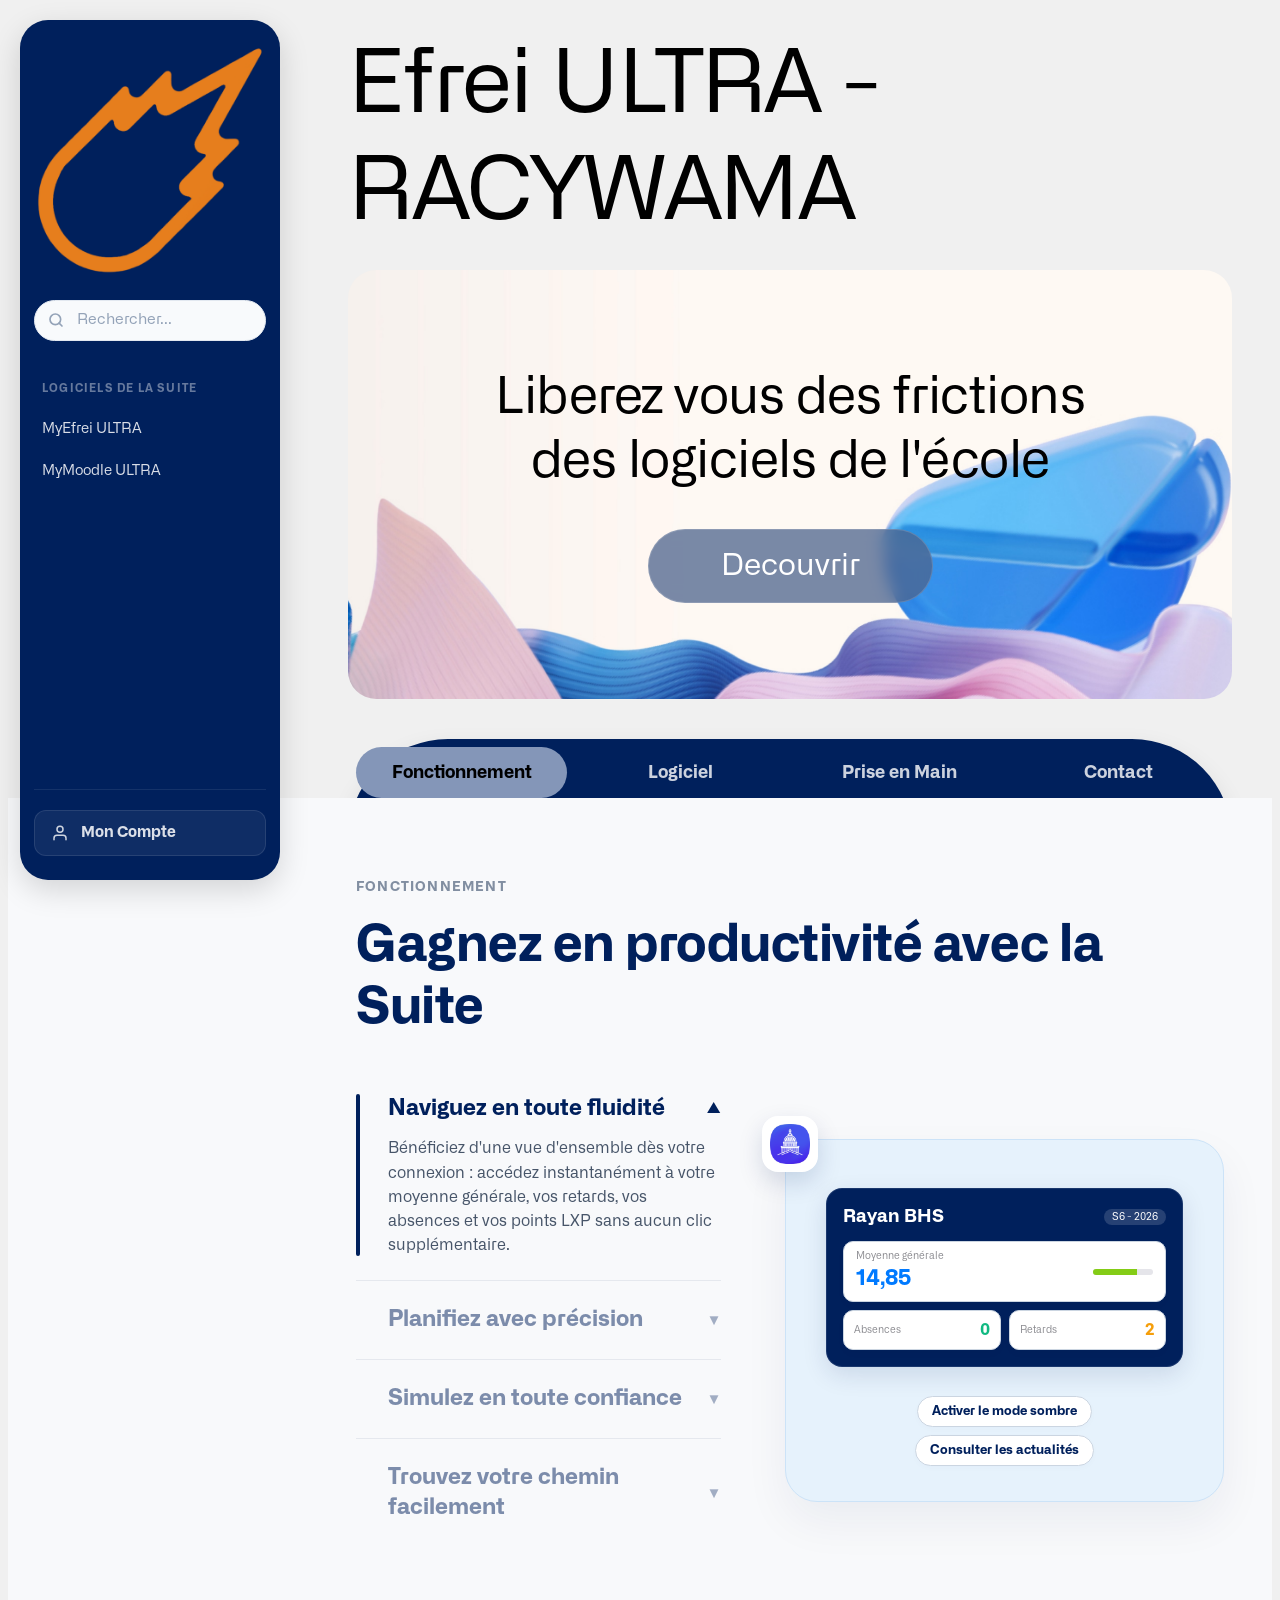
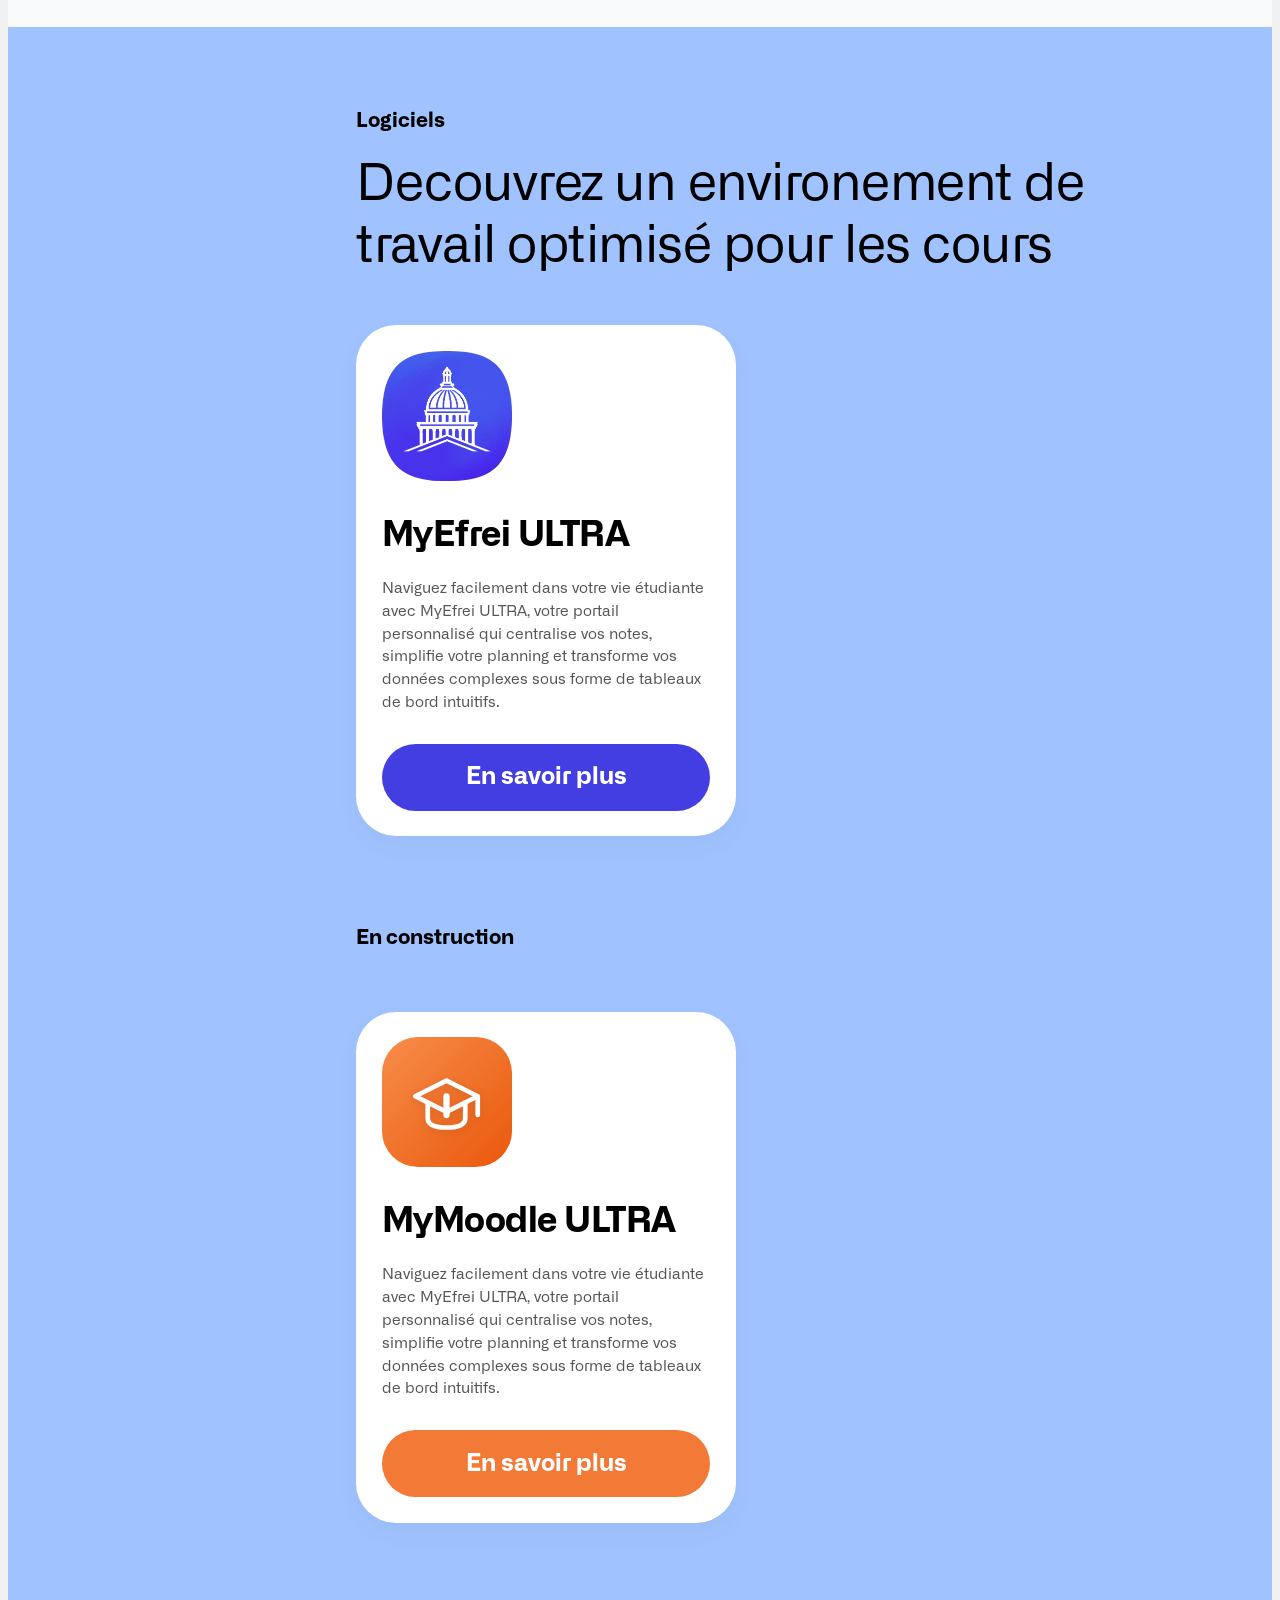
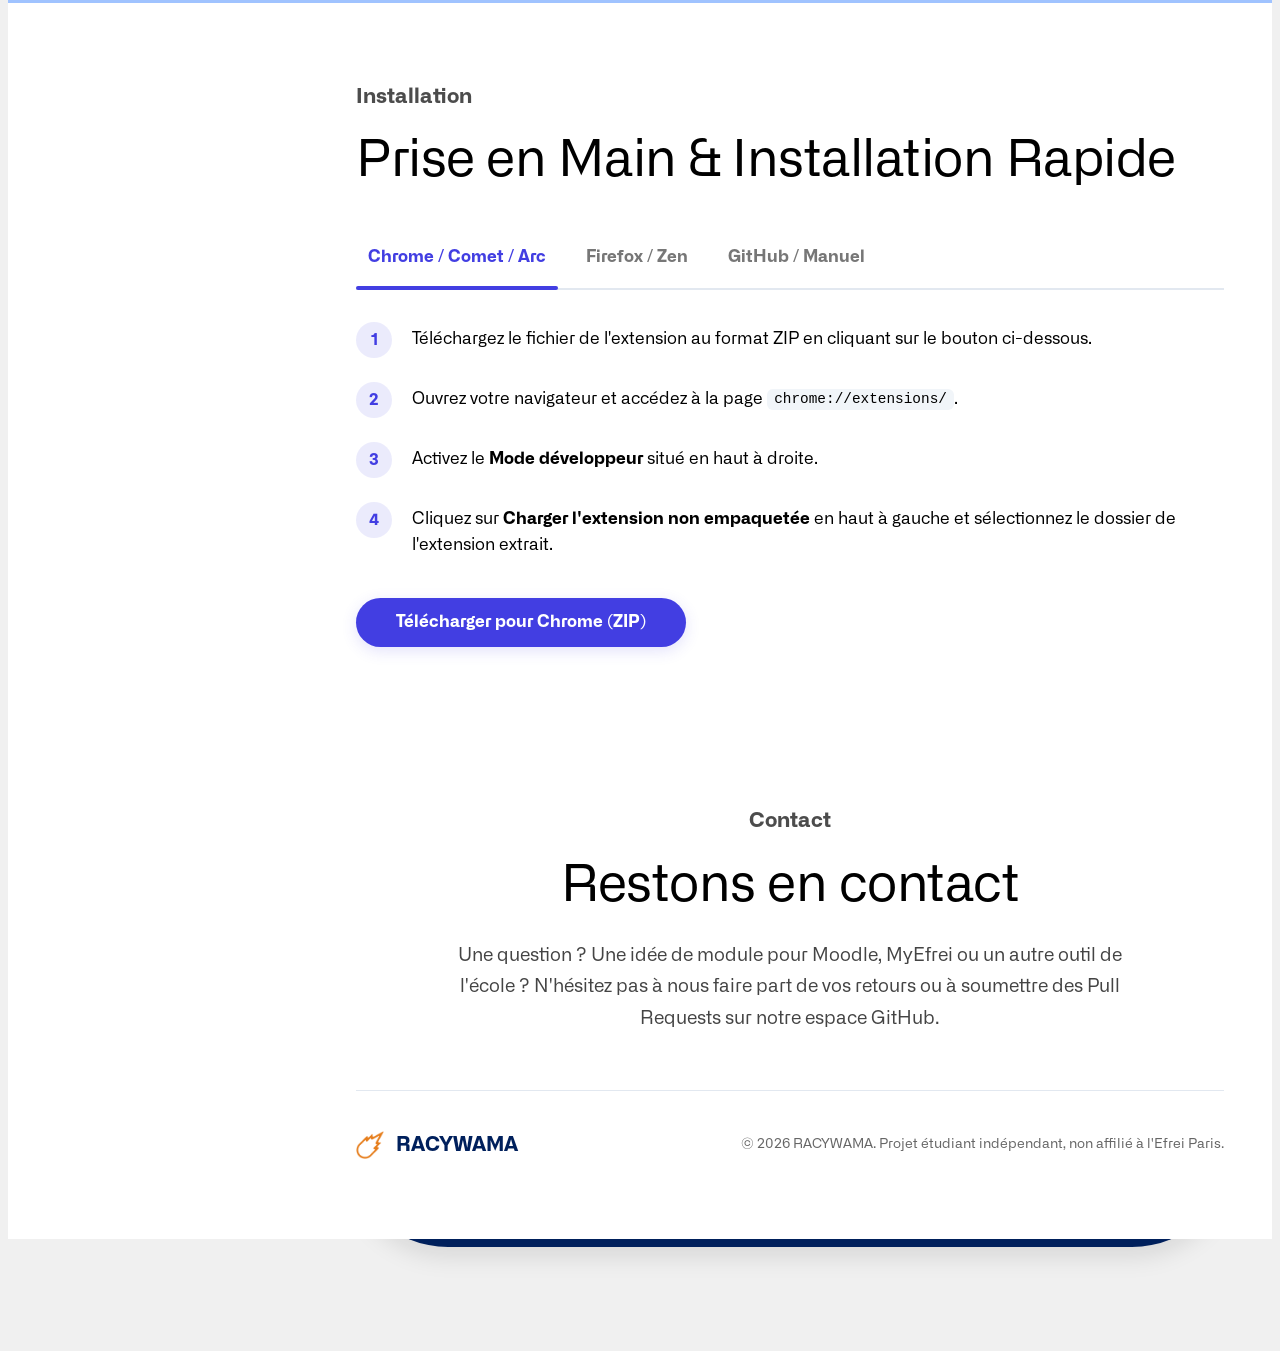
==== index.html @ fefe1a93 "La suite - Site we- Début" ====
<!DOCTYPE html>
<html lang="fr">
<head>
  <meta charset="UTF-8">
  <meta name="viewport" content="width=device-width, initial-scale=1.0">
  <title>Efrei ULTRA - RACYWAMA</title>
  
  <!-- SEO Meta Tags -->
  <meta name="description" content="Découvrez RACYWAMA - La Suite. Modernisez et optimisez votre expérience sur l'ENT MyEfrei et Moodle. Thème sombre, planning interactif, suivi des notes et plus encore.">
  <meta name="keywords" content="Efrei, MyEfrei, Moodle, Extension, Chrome, Firefox, Thème Sombre, Emploi du temps, Notes, Absences, Racywama">
  <meta name="author" content="Racywama">

  <!-- Open Graph / Facebook -->
  <meta property="og:type" content="website">
  <meta property="og:title" content="Efrei ULTRA - RACYWAMA">
  <meta property="og:description" content="Libérez-vous des frictions des logiciels de l'école. Thème sombre, planning, notes et carte du campus.">
  <meta property="og:image" content="img/logo.png">

  <!-- Favicon -->
  <link rel="icon" type="image/png" href="img/logo.png">

  <!-- Stylesheet -->
  <link rel="stylesheet" href="index.css">
</head>
<body>

  <!-- LEFT SIDEBAR -->
  <aside class="sidebar">
    <div class="sidebar-top">
      <a href="#" class="sidebar-logo-wrapper" id="sidebar-logo">
        <img src="img/logo.png" alt="RACYWAMA Comet Logo" class="sidebar-logo-img">
      </a>
      <div class="sidebar-search-container">
        <svg class="sidebar-search-icon" width="16" height="16" viewBox="0 0 24 24" fill="none" stroke="currentColor" stroke-width="2.5" stroke-linecap="round" stroke-linejoin="round"><circle cx="11" cy="11" r="8"></circle><line x1="21" y1="21" x2="16.65" y2="16.65"></line></svg>
        <input type="text" placeholder="Rechercher..." id="sidebar-search" class="sidebar-search-input">
      </div>
    </div>
    
    <!-- Software List inside Sidebar -->
    <nav class="sidebar-nav">
      <p class="sidebar-nav-title">Logiciels de la Suite</p>
      <ul class="sidebar-menu">
        <li>
          <a href="myefrei-ultra.html" class="sidebar-menu-link">
            MyEfrei ULTRA
          </a>
        </li>
        <li>
          <a href="#card-mymoodle-ultra" class="sidebar-menu-link">
            MyMoodle ULTRA
          </a>
        </li>
      </ul>
    </nav>

    <!-- Sidebar Bottom (Account Button) -->
    <div class="sidebar-bottom">
      <a href="mon-compte.html" class="sidebar-account-btn" id="sidebar-account-btn">
        <svg class="sidebar-account-icon" width="18" height="18" viewBox="0 0 24 24" fill="none" stroke="currentColor" stroke-width="2" stroke-linecap="round" stroke-linejoin="round"><path d="M20 21v-2a4 4 0 0 0-4-4H8a4 4 0 0 0-4 4v2"></path><circle cx="12" cy="7" r="4"></circle></svg>
        <span>Mon Compte</span>
      </a>
    </div>
  </aside>

  <!-- MAIN CONTENT AREA -->
  <main class="main-content">
    
    <!-- Top Header -->
    <div class="top-header">
      <h1 class="main-title">Efrei ULTRA - RACYWAMA</h1>
    </div>

    <!-- Hero Card / Banner -->
    <section class="hero-card-banner" id="hero">
      <div class="hero-card-content">
        <h2>Liberez vous des frictions des logiciels de l'école</h2>
        <a href="#fonctionnement" class="btn-decouvrir" id="btn-decouvrir">Decouvrir</a>
      </div>
    </section>

    <!-- Sub-navigation horizontal bar -->
    <nav class="horizontal-nav-bar">
      <ul class="horizontal-nav-list">
        <li><a href="#fonctionnement" class="h-nav-link active" id="nav-btn-fonctionnement">Fonctionnement</a></li>
        <li><a href="#logiciels" class="h-nav-link" id="nav-btn-logiciel">Logiciel</a></li>
        <li><a href="#prise-en-main" class="h-nav-link" id="nav-btn-prise-en-main">Prise en Main</a></li>
        <li><a href="#contact" class="h-nav-link" id="nav-btn-contact">Contact</a></li>
      </ul>
        <!-- SECTION 1: FONCTIONNEMENT -->
    <section id="fonctionnement" class="section-block fonctionnement-section">
      <div class="section-container">
        <span class="section-label" style="text-transform: uppercase; letter-spacing: 1.2px; font-size: 0.85rem; opacity: 0.8; font-weight: 700;">Fonctionnement</span>
        <h3 class="section-headline" style="font-weight: 700; color: #00205C; margin-bottom: 3.5rem;">Gagnez en productivité avec la Suite</h3>
        
        <div class="office-style-layout">
          <!-- Left Accordion Tabs -->
          <div class="office-tabs">
            <div class="office-tab-item active" data-target="preview-dash">
              <div class="office-tab-header">
                <h4>Naviguez en toute fluidité</h4>
                <span class="office-tab-arrow">▲</span>
              </div>
              <div class="office-tab-body">
                <p>Bénéficiez d'une vue d'ensemble dès votre connexion : accédez instantanément à votre moyenne générale, vos retards, vos absences et vos points LXP sans aucun clic supplémentaire.</p>
              </div>
            </div>
            
            <div class="office-tab-item" data-target="preview-schedule">
              <div class="office-tab-header">
                <h4>Planifiez avec précision</h4>
                <span class="office-tab-arrow">▼</span>
              </div>
              <div class="office-tab-body">
                <p>Consultez votre agenda de la semaine au style Apple Calendar. Visualisez l'intitulé de vos cours, les salles (Kepler, Lovelace) et les enseignants d'un coup d'œil.</p>
              </div>
            </div>
            
            <div class="office-tab-item" data-target="preview-grades">
              <div class="office-tab-header">
                <h4>Simulez en toute confiance</h4>
                <span class="office-tab-arrow">▼</span>
              </div>
              <div class="office-tab-body">
                <p>Estimez vos résultats semestriels en direct. Saisissez vos notes prévisionnelles dans le simulateur pour observer le recalcul immédiat de vos moyennes d'UE.</p>
              </div>
            </div>
            
            <div class="office-tab-item" data-target="preview-map">
              <div class="office-tab-header">
                <h4>Trouvez votre chemin facilement</h4>
                <span class="office-tab-arrow">▼</span>
              </div>
              <div class="office-tab-body">
                <p>Trouvez vos salles de cours sans effort. L'extension intègre une carte Leaflet interactive recensant les différents bâtiments de l'école (Villejuif, Bordeaux).</p>
              </div>
            </div>
          </div>
          
          <!-- Right Preview Panel -->
          <div class="office-preview-panel">
            <div class="office-preview-card">
              
              <!-- Floating App badge -->
              <div class="office-floating-badge">
                <img src="img/logomyEfreiUltra.png" alt="myEfrei ULTRA logo">
              </div>

              <!-- Preview 1: Dashboard -->
              <div class="office-preview-content active" id="preview-dash">
                <div class="mye-custom-dashboard-mock">
                  <div class="mye-dash-card" style="padding: 16px; width: 100%; border-radius: 16px; box-sizing: border-box;">
                    <div class="mye-dash-header" style="margin-bottom: 12px; margin-top: 0; display: flex; justify-content: space-between; align-items: center;">
                      <h4 class="mye-dash-title js-mye-user-name" style="font-size: 18px; color: white; margin: 0; font-weight: 700;">Rayan BHS</h4>
                      <span class="mye-dash-period-badge js-mye-user-period" style="font-size: 10px; padding: 2px 8px; background: rgba(255,255,255,0.15); border-radius: 20px;">S6 - 2026</span>
                    </div>
                    <div class="mye-dash-stats-grid" style="display: flex; gap: 8px; flex-direction: column; height: auto;">
                      <div class="mye-stat-box" style="padding: 8px 12px; display: flex; flex-direction: row; align-items: center; justify-content: space-between; border-radius: 10px;">
                        <div>
                          <div class="mye-stat-title" style="font-size: 10px; color: #8e8e93; font-weight: 500;">Moyenne générale</div>
                          <div class="mye-stat-value js-mye-user-average" style="font-size: 22px; margin-top: 2px; color: #007aff; font-weight: 700;">14,85</div>
                        </div>
                        <div class="mye-stat-progress" style="height: 6px; width: 60px; margin-top: 0; background: #e5e5ea; border-radius: 3px; overflow: hidden;">
                          <div class="mye-stat-progress-bar js-mye-user-average-bar" style="width: 74%; background-color: #84cc16; height: 100%;"></div>
                        </div>
                      </div>
                      <div class="mye-stat-middle-col" style="display: flex; flex-direction: row; gap: 8px; width: 100%;">
                        <div class="mye-stat-middle-box" style="padding: 6px 10px; height: 40px; flex: 1; justify-content: space-between; align-items: center; border-radius: 10px; display: flex;">
                          <span class="mye-middle-title" style="font-size: 10px; color: #8e8e93; font-weight: 500;">Absences</span>
                          <span class="mye-middle-value js-mye-user-absences" style="font-size: 16px; color: #10b981; font-weight: 700;">0</span>
                        </div>
                        <div class="mye-stat-middle-box" style="padding: 6px 10px; height: 40px; flex: 1; justify-content: space-between; align-items: center; border-radius: 10px; display: flex;">
                          <span class="mye-middle-title" style="font-size: 10px; color: #8e8e93; font-weight: 500;">Retards</span>
                          <span class="mye-middle-value js-mye-user-retards" style="font-size: 16px; color: #f59e0b; font-weight: 700;">2</span>
                        </div>
                      </div>
                    </div>
                  </div>
                </div>
                <div class="office-suggestion-chips">
                  <span class="office-chip">Activer le mode sombre</span>
                  <span class="office-chip">Consulter les actualités</span>
                </div>
              </div>
              
              <!-- Preview 2: Schedule -->
              <div class="office-preview-content" id="preview-schedule">
                <div style="width: 100%; display: flex; flex-direction: column; background: white; border-radius: 12px; border: 1px solid #cbd5e1; overflow: hidden; text-align: left; box-sizing: border-box;">
                  <div style="display: flex; border-bottom: 1px solid #cbd5e1; background: #f8fafc; padding: 6px 10px; font-size: 9px; font-weight: 700;">
                    <div style="flex: 1; text-align: center; color: #ff3b30;">Mardi 09 Juin (Aujourd'hui)</div>
                  </div>
                  <div style="padding: 10px; display: flex; flex-direction: column; gap: 8px; background: #f1f5f9;">
                    <div class="mac-cal-event mac-course-cm" style="position: relative; border-radius: 6px; display: flex; width: 100%;">
                      <div class="mac-cal-event-inner" style="padding: 6px; border-left: 3px solid #34c759; background-color: #e8f8f0; width: 100%; border-radius: 0 4px 4px 0;">
                        <span class="mye-event-type-pill" style="background-color: #34c759; color: white; font-size: 7px; padding: 1px 3px; border-radius: 3px; font-weight: bold; width: fit-content; display: block;">CM</span>
                        <div class="mac-cal-event-title" style="font-size: 10px; font-weight: 700; color: #209952; margin-top: 2px;">Bases de Données NoSQL</div>
                        <div class="mac-cal-event-time" style="font-size: 8px; color: #209952; opacity: 0.8; margin-top: 2px;">10:00 - 13:00 &bull; Lovelace 402</div>
                      </div>
                    </div>
                  </div>
                </div>
                <div class="office-suggestion-chips">
                  <span class="office-chip">Semaine suivante</span>
                  <span class="office-chip">Exporter l'agenda .ics</span>
                </div>
              </div>
              
              <!-- Preview 3: Grades Circle -->
              <div class="office-preview-content" id="preview-grades">
                <div style="display: flex; gap: 12px; width: 100%; box-sizing: border-box; align-items: center;">
                  <!-- Left Circle -->
                  <div style="padding: 12px; border-radius: 12px; flex: 0.9; gap: 6px; display: flex; flex-direction: column; align-items: center; justify-content: center; background: white; border: 1px solid #cbd5e1;">
                    <span style="font-size: 10px; font-weight: 700; color: #111111;">Moyenne</span>
                    <div style="width: 60px; height: 60px; position: relative;">
                      <svg viewBox="0 0 200 200" style="width: 100%; height: 100%; transform: rotate(-90deg);">
                        <circle cx="100" cy="100" r="90" style="fill: none; stroke: #e2e8f0; stroke-width: 16;" />
                        <circle cx="100" cy="100" r="90" style="fill: none; stroke: #84cc16; stroke-width: 16; stroke-dasharray: 565.48; stroke-dashoffset: 159.25; stroke-linecap: round;" />
                      </svg>
                      <div class="js-mye-user-average" style="position: absolute; top: 50%; left: 50%; transform: translate(-50%, -50%); font-size: 14px; font-weight: 800; color: #00205C;">14,37</div>
                    </div>
                  </div>
                  <!-- Right Subject Card -->
                  <div style="flex: 1.1; border: 2px solid #00205C; border-radius: 12px; overflow: hidden; background: #00205C; text-align: left; display: flex; flex-direction: column;">
                    <div style="background: white; padding: 8px 12px; display: flex; justify-content: space-between; align-items: center;">
                      <div style="display: flex; flex-direction: column;">
                        <span style="font-size: 11px; font-weight: 700; color: #00205C;">Projet Informatique</span>
                        <span style="font-size: 8px; color: #64748b;">Coef 4 &bull; M3</span>
                      </div>
                      <span style="font-size: 14px; font-weight: 800; color: #00205C;">15,00</span>
                    </div>
                    <div style="padding: 6px 10px; display: flex; flex-direction: column; gap: 4px;">
                      <div style="background: rgba(255, 255, 255, 0.15); display: flex; justify-content: space-between; border-radius: 999px; padding: 4px 10px; font-size: 9px; color: white;">
                        <span>Simulation DE</span>
                        <strong>16,30/20</strong>
                      </div>
                    </div>
                  </div>
                </div>
                <div class="office-suggestion-chips">
                  <span class="office-chip">Simuler un 18/20</span>
                  <span class="office-chip">Voir le bulletin officiel</span>
                </div>
              </div>

              <!-- Preview 4: Map -->
              <div class="office-preview-content" id="preview-map">
                <div class="mye-campus-accordion" style="background: white; border: 2px solid #00205C; border-radius: 12px; overflow: hidden; width: 100%; text-align: left; box-sizing: border-box;">
                  <div class="mye-campus-accordion-header" style="padding: 8px 12px; display: flex; justify-content: space-between; align-items: center; background: #f8fafc; border-bottom: 1px solid #cbd5e1;">
                    <h3 class="mye-campus-accordion-title" style="font-size: 11px; font-weight: 700; color: #00205C; margin: 0; display: flex; align-items: center; gap: 6px;">
                      Site La maison <span style="font-size: 9px; color: #64748b; font-weight: normal;">(Bat. A à F)</span>
                    </h3>
                    <span style="font-size: 9px; color: #00205C;">▼</span>
                  </div>
                  <div class="mye-campus-accordion-content" style="padding: 10px; display: flex; font-size: 9px; gap: 8px; line-height: 1.4; color: #334155;">
                    <div class="mye-campus-col" style="flex: 1;">
                      <h4 style="font-size: 9px; font-weight: 700; margin: 0 0 2px 0;">Adresse</h4>
                      <p style="margin: 0;">30-32 Av. de la République, Villejuif</p>
                    </div>
                    <div class="mye-campus-col" style="flex: 1; text-align: right;">
                      <h4 style="font-size: 9px; font-weight: 700; margin: 0 0 2px 0;">Horaires</h4>
                      <p style="margin: 0;">Lundi au vendredi : 7h30 à 20h</p>
                    </div>
                  </div>
                </div>
                <div class="office-suggestion-chips">
                  <span class="office-chip">Bâtiments du campus</span>
                  <span class="office-chip">Télécharger le plan PDF</span>
                </div>
              </div>
              
            </div>
          </div>
        </div>
      </div>
    </section>

    <!-- SECTION 2: LOGICIELS -->
    <section id="logiciels" class="section-block logiciels-section">
      <div class="section-container">
        <span class="section-label">Logiciels</span>
        <h3 class="section-headline">Decouvrez un environement de travail optimisé pour les cours</h3>

        <div class="software-cards-stack">
          <!-- MyEfrei ULTRA Card -->
          <article class="software-card" id="card-myefrei-ultra">
            <div class="card-icon-wrapper">
              <img src="img/logomyEfreiUltra.png" alt="MyEfrei ULTRA Dome Icon" class="card-logo-img">
            </div>
            <h4 class="card-title">MyEfrei ULTRA</h4>
            <p class="card-description">
              Naviguez facilement dans votre vie étudiante avec MyEfrei ULTRA, votre portail personnalisé qui centralise vos notes, simplifie votre planning et transforme vos données complexes sous forme de tableaux de bord intuitifs.
            </p>
            <a href="myefrei-ultra.html" class="btn-card btn-card-blue">En savoir plus</a>
          </article>

          <span class="section-label dev-label">En construction</span>

          <!-- MyMoodle ULTRA Card -->
          <article class="software-card" id="card-mymoodle-ultra">
            <div class="card-icon-wrapper icon-orange">
              <!-- Inline Moodle SVG styled orange -->
              <svg width="60" height="60" viewBox="0 0 24 24" fill="none" stroke="currentColor" stroke-width="1.5" stroke-linecap="round" stroke-linejoin="round" class="moodle-svg"><path d="M22 10v6M2 10l10-5 10 5-10 5z"></path><path d="M6 12v5c0 2 2 3 6 3s6-1 6-3v-5"></path><path d="M12 10v6" stroke-width="2"></path></svg>
            </div>
            <h4 class="card-title">MyMoodle ULTRA</h4>
            <p class="card-description">
              Naviguez facilement dans votre vie étudiante avec MyEfrei ULTRA, votre portail personnalisé qui centralise vos notes, simplifie votre planning et transforme vos données complexes sous forme de tableaux de bord intuitifs.
            </p>
            <a href="#prise-en-main" class="btn-card btn-card-orange">En savoir plus</a>
          </article>
        </div>
      </div>
    </section>

    <!-- SECTION 3: PRISE EN MAIN (INSTALLATION) -->
    <section id="prise-en-main" class="section-block prise-en-main-section">
      <div class="section-container">
        <span class="section-label">Installation</span>
        <h3 class="section-headline">Prise en Main & Installation Rapide</h3>
        
        <div class="install-wrapper">
          <div class="install-tabs-header">
            <button class="install-tab-btn active" data-tab="chrome-guide" id="tab-btn-chrome">Chrome / Comet / Arc</button>
            <button class="install-tab-btn" data-tab="firefox-guide" id="tab-btn-firefox">Firefox / Zen</button>
            <button class="install-tab-btn" data-tab="manual-guide" id="tab-btn-manual">GitHub / Manuel</button>
          </div>

          <div class="install-tabs-content">
            <!-- Chrome Content -->
            <div class="install-tab-pane active" id="chrome-guide">
              <ol class="install-steps">
                <li>
                  <div class="step-number">1</div>
                  <div class="step-text">Téléchargez le fichier de l'extension au format ZIP en cliquant sur le bouton ci-dessous.</div>
                </li>
                <li>
                  <div class="step-number">2</div>
                  <div class="step-text">Ouvrez votre navigateur et accédez à la page <code>chrome://extensions/</code>.</div>
                </li>
                <li>
                  <div class="step-number">3</div>
                  <div class="step-text">Activez le <strong>Mode développeur</strong> situé en haut à droite.</div>
                </li>
                <li>
                  <div class="step-number">4</div>
                  <div class="step-text">Cliquez sur <strong>Charger l'extension non empaquetée</strong> en haut à gauche et sélectionnez le dossier de l'extension extrait.</div>
                </li>
              </ol>
              <div class="install-actions">
                <a href="https://github.com" target="_blank" class="btn-action-download">Télécharger pour Chrome (ZIP)</a>
              </div>
            </div>

            <!-- Firefox Content -->
            <div class="install-tab-pane" id="firefox-guide">
              <ol class="install-steps">
                <li>
                  <div class="step-number">1</div>
                  <div class="step-text">Téléchargez le fichier de l'extension pour Firefox.</div>
                </li>
                <li>
                  <div class="step-number">2</div>
                  <div class="step-text">Saisissez <code>about:debugging</code> dans votre barre d'adresse Firefox et cliquez sur <strong>Ce Firefox</strong>.</div>
                </li>
                <li>
                  <div class="step-number">3</div>
                  <div class="step-text">Cliquez sur <strong>Charger un module temporaire...</strong> et sélectionnez le fichier <code>manifest.json</code> de l'extension.</div>
                </li>
              </ol>
              <div class="install-actions">
                <a href="https://github.com" target="_blank" class="btn-action-download btn-firefox">Télécharger pour Firefox</a>
              </div>
            </div>

            <!-- Manual Content -->
            <div class="install-tab-pane" id="manual-guide">
              <ol class="install-steps">
                <li>
                  <div class="step-number">1</div>
                  <div class="step-text">Rendez-vous sur le dépôt officiel de la suite RACYWAMA sur GitHub.</div>
                </li>
                <li>
                  <div class="step-number">2</div>
                  <div class="step-text">Clonez le dépôt en ligne de commande : <code>git clone https://github.com/...</code>.</div>
                </li>
                <li>
                  <div class="step-number">3</div>
                  <div class="step-text">Suivez le guide de contribution si vous souhaitez ajouter vos propres thèmes ou modules !</div>
                </li>
              </ol>
              <div class="install-actions">
                <a href="https://github.com" target="_blank" class="btn-action-download btn-manual">Visiter le dépôt GitHub</a>
              </div>
            </div>
          </div>
        </div>
      </div>
    </section>

    <!-- SECTION 4: CONTACT & FOOTER -->
    <section id="contact" class="section-block contact-section">
      <div class="section-container">
        <span class="section-label">Contact</span>
        <h3 class="section-headline">Restons en contact</h3>
        <p class="section-paragraph">
          Une question ? Une idée de module pour Moodle, MyEfrei ou un autre outil de l'école ? N'hésitez pas à nous faire part de vos retours ou à soumettre des Pull Requests sur notre espace GitHub.
        </p>
        
        <div class="footer-wrapper">
          <div class="footer-brand">
            <img src="img/logo.png" alt="Racywama Comet" class="footer-logo">
            <span>RACYWAMA</span>
          </div>
          <div class="footer-copyright">
            &copy; 2026 RACYWAMA. Projet étudiant indépendant, non affilié à l'Efrei Paris.
          </div>
        </div>
      </div>
    </section>

  </main>

  <!-- Javascript -->
  <script src="index.js"></script>
</body>
</html>
---- index.css ----
/* 
   Efrei ULTRA - RACYWAMA
   Styles pixel-perfect conformes aux captures d'écran
*/

@font-face {
  font-family: 'Alliance No.2';
  src: url('./Police/Alliance%20No.2%20Regular.otf') format('opentype');
  font-weight: 400;
  font-style: normal;
}

@font-face {
  font-family: 'Alliance No.2';
  src: url('./Police/Alliance%20No.2%20Bold.otf') format('opentype');
  font-weight: 700;
  font-style: normal;
}

:root {
  /* Colors */
  --sidebar-bg: #00205C;
  --main-bg: #F0F0F0;
  
  --sidebar-search-bg: #3d507a;
  --sidebar-search-border: rgba(255, 255, 255, 0.1);
  --sidebar-search-text: #ffffff;
  
  --text-dark: #000000;
  --text-muted: #333333;
  --text-white: #ffffff;
  
  --btn-decouvrir-bg: #556d8f;
  --btn-decouvrir-hover: #405573;
  
  --nav-bar-bg: #00205C;
  --tab-bg: #8496b8;
  --tab-active-bg: #3d507a;
  
  --section-fonctionnement-bg: #8397b9;
  --section-logiciels-bg: #a0c3ff;
  
  --btn-blue: #423ee2;
  --btn-blue-hover: #2f2bc1;
  --btn-orange: #f37936;
  --btn-orange-hover: #db611e;
  
  /* Fonts */
  --font-family: 'Alliance No.2', sans-serif;
}

/* Reset & Base Styles */
* {
  margin: 0;
  padding: 0;
  box-sizing: border-box;
}

html {
  scroll-behavior: smooth;
}

body {
  font-family: var(--font-family);
  background-color: var(--main-bg);
  color: var(--text-dark);
  display: flex;
  min-height: 100vh;
  overflow-x: hidden;
}

/* LEFT SIDEBAR */
.sidebar {
  position: fixed;
  top: 20px;
  left: 20px;
  bottom: 20px;
  width: 260px;
  background-color: var(--sidebar-bg);
  color: var(--text-white);
  padding: 1.5rem 14px;
  display: flex;
  flex-direction: column;
  gap: 2.5rem;
  z-index: 100;
  border-radius: 28px;
  box-shadow: 0 10px 30px rgba(0, 0, 0, 0.15);
}

.sidebar-logo-wrapper {
  display: block;
  text-align: center;
  margin-bottom: 1.5rem;
}

.sidebar-logo-img {
  width: 100%;
  height: auto;
  object-fit: contain;
  display: block;
}

.sidebar-search-container {
  width: 100%;
  position: relative;
  display: flex;
  align-items: center;
}

.sidebar-search-icon {
  position: absolute;
  left: 14px;
  top: 50%;
  transform: translateY(-50%);
  color: #94A3B8;
  pointer-events: none;
  z-index: 2;
}

.sidebar-search-input {
  width: 100%;
  padding: 0.65rem 1rem 0.65rem 2.6rem;
  border-radius: 100px;
  background-color: #F8FAFC;
  border: 1px solid #E2E8F0;
  color: #1E293B;
  font-family: var(--font-family);
  font-size: 0.95rem;
  text-align: left;
  outline: none;
  transition: all 0.2s ease;
}

.sidebar-search-input::placeholder {
  color: #94A3B8;
  opacity: 1;
}

.sidebar-search-input:focus {
  background-color: #ffffff;
  border-color: #94A3B8;
  box-shadow: 0 0 0 3px rgba(148, 163, 184, 0.15);
}

/* Sidebar Software List */
.sidebar-nav {
  display: flex;
  flex-direction: column;
  gap: 1rem;
}

.sidebar-nav-title {
  font-size: 0.7rem;
  text-transform: uppercase;
  letter-spacing: 1.2px;
  color: rgba(255, 255, 255, 0.4);
  font-weight: 700;
  padding-left: 0.5rem;
}

.sidebar-menu {
  list-style: none;
  display: flex;
  flex-direction: column;
  gap: 0.5rem;
}

.sidebar-menu-link {
  display: flex;
  align-items: center;
  justify-content: flex-start;
  color: rgba(255, 255, 255, 0.85);
  text-decoration: none;
  font-size: 0.9rem;
  padding: 0.5rem 0.5rem;
  border-radius: 8px;
  font-weight: 500;
  width: 100%;
  text-align: left;
}

/* Sidebar Bottom (Account Button) */
.sidebar-bottom {
  margin-top: auto;
  padding-top: 1.25rem;
  border-top: 1px solid rgba(255, 255, 255, 0.08);
}

.sidebar-account-btn {
  display: flex;
  align-items: center;
  justify-content: flex-start;
  gap: 12px;
  color: rgba(255, 255, 255, 0.85);
  text-decoration: none;
  font-size: 0.95rem;
  font-weight: 600;
  padding: 0.75rem 1rem;
  border-radius: 12px;
  background-color: rgba(255, 255, 255, 0.06);
  border: 1px solid rgba(255, 255, 255, 0.1);
  transition: all 0.2s ease;
  width: 100%;
}

.sidebar-account-btn:hover {
  background-color: rgba(255, 255, 255, 0.12);
  color: #ffffff;
  border-color: rgba(255, 255, 255, 0.2);
  box-shadow: 0 4px 12px rgba(0, 0, 0, 0.1);
}

.sidebar-account-icon {
  flex-shrink: 0;
  color: rgba(255, 255, 255, 0.8);
  transition: color 0.2s ease;
}

.sidebar-account-btn:hover .sidebar-account-icon {
  color: #ffffff;
}

.sidebar-account-btn.active {
  background-color: var(--tab-active-bg);
  color: #ffffff;
  border-color: rgba(255, 255, 255, 0.2);
}

.sidebar-account-btn.active .sidebar-account-icon {
  color: #ffffff;
}


/* MAIN CONTENT AREA */
.main-content {
  margin-left: 300px;
  flex: 1;
  padding: 2rem 3rem 4rem 3rem;
  width: calc(100% - 300px);
}

/* Top Header */
.top-header {
  margin-bottom: 1.5rem;
}

.main-title {
  font-size: 5.5rem;
  font-weight: 400;
  color: var(--text-dark);
  letter-spacing: -1.5px;
}

/* Hero Banner Card */
.hero-card-banner {
  background-color: #FAF9F6;
  background-image: url('img/fond1.png');
  background-size: cover;
  background-position: right bottom;
  background-repeat: no-repeat;
  border-radius: 28px;
  aspect-ratio: 2786 / 1352;
  width: 100%;
  display: flex;
  align-items: center;
  justify-content: center;
  padding: 3rem;
  position: relative;
  overflow: hidden;
  margin-bottom: 2.5rem;
}

.hero-card-content {
  text-align: center;
  z-index: 10;
  max-width: 650px;
}

.hero-card-content h2 {
  font-size: 3.2rem;
  font-weight: 400;
  color: #000000;
  margin-bottom: 2.2rem;
  line-height: 1.25;
  letter-spacing: -0.5px;
}

.btn-decouvrir {
  display: inline-block;
  padding: 1.1rem 4.5rem;
  background-color: rgba(77, 99, 140, 0.75);
  backdrop-filter: blur(8px);
  -webkit-backdrop-filter: blur(8px);
  border: 1px solid rgba(255, 255, 255, 0.15);
  color: var(--text-white);
  text-decoration: none;
  font-size: 1.9rem;
  font-weight: 400;
  border-radius: 100px;
  transition: background-color 0.2s ease;
}

.btn-decouvrir:hover {
  background-color: rgba(77, 99, 140, 0.9);
}

/* Horizontal sub-navigation bar */
.horizontal-nav-bar {
  position: sticky;
  top: 20px;
  z-index: 90;
  background-color: var(--nav-bar-bg);
  border-radius: 100px;
  padding: 0.5rem;
  margin-bottom: 2.5rem;
  width: 100%;
  box-shadow: 0 10px 25px rgba(0, 0, 0, 0.1);
}

.horizontal-nav-list {
  list-style: none;
  display: flex;
  width: 100%;
  gap: 0.5rem;
}

.horizontal-nav-list li {
  flex: 1;
}

.h-nav-link {
  display: flex;
  align-items: center;
  justify-content: center;
  padding: 0.85rem 1rem;
  color: rgba(255, 255, 255, 0.8);
  background-color: transparent;
  text-decoration: none;
  font-weight: 600;
  font-size: 1.1rem;
  border-radius: 100px;
  transition: background-color 0.2s ease, color 0.2s ease;
}

.h-nav-link:hover {
  color: #ffffff;
  background-color: rgba(255, 255, 255, 0.05);
}

.h-nav-link.active {
  background-color: var(--tab-bg);
  color: #000000;
}

/* Section Blocks */
.section-block {
  border-radius: 0;
  padding: 5rem 3rem 5rem 348px;
  margin-left: -348px;
  margin-right: -3rem;
  margin-bottom: 0;
  scroll-margin-top: 110px;
}

.section-container {
  width: 100%;
  margin: 0 auto;
}

.section-label {
  font-size: 1.3rem;
  font-weight: 600;
  color: rgba(0, 0, 0, 0.7);
  margin-bottom: 1.2rem;
  display: block;
  text-transform: none;
  letter-spacing: 0px;
}

.section-headline {
  font-size: 3.2rem;
  font-weight: 400;
  line-height: 1.2;
  margin-bottom: 3rem;
  letter-spacing: -0.5px;
}

.section-paragraph {
  font-size: 1.15rem;
  line-height: 1.7;
  color: #444444;
  margin-bottom: 2.5rem;
}

/* Section 1 Specifics (Fonctionnement) */
.fonctionnement-section {
  background-color: var(--section-fonctionnement-bg);
}

.fonctionnement-section .section-label,
.fonctionnement-section .section-headline {
  color: var(--text-white);
}

.fonctionnement-section .section-paragraph {
  color: rgba(255, 255, 255, 0.9);
}

.features-summary-grid {
  display: grid;
  grid-template-columns: repeat(auto-fit, minmax(280px, 1fr));
  gap: 2rem;
}

.f-summary-item {
  background-color: rgba(255, 255, 255, 0.1);
  border: 1px solid rgba(255, 255, 255, 0.15);
  border-radius: 20px;
  padding: 2rem;
}

.f-summary-item h5 {
  color: var(--text-white);
  font-size: 1.25rem;
  font-weight: 700;
  margin-bottom: 0.75rem;
}

.f-summary-item p {
  color: rgba(255, 255, 255, 0.85);
  font-size: 0.95rem;
  line-height: 1.6;
}

/* Section 2 Specifics (Logiciels) */
.logiciels-section {
  background-color: var(--section-logiciels-bg);
}

.logiciels-section .section-label {
  color: #000000;
}

.logiciels-section .section-headline {
  color: #000000;
  font-weight: 400;
}

.dev-label {
  margin-top: 3rem;
  color: #000000;
  width: 100%;
  max-width: 440px;
  text-align: left;
  margin-left: 0;
  margin-right: auto;
  font-size: 1.3rem;
  font-weight: 600;
  display: block;
  text-transform: none;
}

.software-cards-stack {
  display: flex;
  flex-direction: column;
  gap: 2.5rem;
  align-items: flex-start;
  justify-content: flex-start;
  width: 100%;
}

/* Software Card Design */
.software-card {
  background-color: var(--text-white);
  border-radius: 40px;
  padding: 1.6rem;
  display: flex;
  flex-direction: column;
  align-items: flex-start;
  text-align: left;
  width: 100%;
  max-width: 380px;
  margin-left: 0;
  margin-right: auto;
  box-shadow: 0 10px 25px rgba(0, 0, 0, 0.04);
  scroll-margin-top: 110px;
}

.card-icon-wrapper {
  width: 130px;
  height: 130px;
  border-radius: 36px;
  display: flex;
  align-items: center;
  justify-content: center;
  margin-bottom: 2rem;
  overflow: hidden;
}

.card-logo-img {
  width: 100%;
  height: 100%;
  object-fit: cover;
}

.icon-orange {
  background: linear-gradient(135deg, #f78d4a 0%, #ea580c 100%);
  color: var(--text-white);
}

.moodle-svg {
  width: 75px;
  height: 75px;
  filter: drop-shadow(0 2px 4px rgba(0, 0, 0, 0.1));
}

.card-title {
  font-size: 2.2rem;
  font-weight: 700;
  color: var(--text-dark);
  margin-bottom: 1.2rem;
  letter-spacing: -0.5px;
}

.card-description {
  font-size: 0.95rem;
  line-height: 1.5;
  color: #555555;
  margin-bottom: 1.8rem;
}

.btn-card {
  display: inline-block;
  padding: 1.1rem 2rem;
  color: var(--text-white);
  text-decoration: none;
  font-size: 1.5rem;
  font-weight: 600;
  border-radius: 100px;
  transition: opacity 0.2s ease;
  width: 100%;
  text-align: center;
}

.btn-card:hover {
  opacity: 0.9;
}

.btn-card-blue {
  background-color: var(--btn-blue);
}

.btn-card-orange {
  background-color: var(--btn-orange);
}

/* SECTION 3: PRISE EN MAIN (INSTALLATION) */
.prise-en-main-section {
  background-color: var(--text-white);
}

.install-wrapper {
  margin-top: 1rem;
}

.install-tabs-header {
  display: flex;
  gap: 1rem;
  border-bottom: 2px solid #e2e8f0;
  padding-bottom: 0.75rem;
  margin-bottom: 2rem;
}

.install-tab-btn {
  background: none;
  border: none;
  font-family: var(--font-family);
  font-size: 1.05rem;
  font-weight: 600;
  color: #777777;
  padding: 0.5rem 0.75rem;
  cursor: pointer;
  position: relative;
  outline: none;
}

.install-tab-btn.active {
  color: var(--btn-blue);
}

.install-tab-btn.active::after {
  content: '';
  position: absolute;
  bottom: -14px;
  left: 0;
  width: 100%;
  height: 4px;
  background-color: var(--btn-blue);
  border-radius: 100px;
}

.install-tab-pane {
  display: none;
  animation: fadeIn 0.3s ease forwards;
}

.install-tab-pane.active {
  display: block;
}

.install-steps {
  list-style: none;
  display: flex;
  flex-direction: column;
  gap: 1.5rem;
  margin-bottom: 2.5rem;
}

.install-steps li {
  display: flex;
  align-items: flex-start;
  gap: 1.25rem;
}

.step-number {
  width: 36px;
  height: 36px;
  border-radius: 50%;
  background-color: rgba(66, 62, 226, 0.1);
  color: var(--btn-blue);
  font-weight: 700;
  display: flex;
  align-items: center;
  justify-content: center;
  flex-shrink: 0;
  font-size: 1rem;
}

.step-text {
  font-size: 1.05rem;
  color: var(--text-dark);
  line-height: 1.55;
  padding-top: 0.2rem;
}

.step-text code {
  background-color: #f1f5f9;
  padding: 0.15rem 0.45rem;
  border-radius: 6px;
  font-family: monospace;
  font-size: 0.9rem;
}

.btn-action-download {
  display: inline-block;
  padding: 0.9rem 2.5rem;
  background-color: var(--btn-blue);
  color: var(--text-white);
  text-decoration: none;
  font-weight: 600;
  font-size: 1.05rem;
  border-radius: 100px;
  box-shadow: 0 4px 15px rgba(66, 62, 226, 0.15);
}

.btn-firefox {
  background-color: #ea580c;
}
.btn-manual {
  background-color: #1f2937;
}

/* SECTION 4: CONTACT & FOOTER */
.contact-section {
  background-color: var(--text-white);
  text-align: center;
}

.contact-section .section-headline {
  margin-bottom: 1.5rem;
}

.contact-section .section-paragraph {
  margin: 0 auto 3.5rem auto;
  max-width: 700px;
}

.footer-wrapper {
  border-top: 1px solid #e2e8f0;
  padding-top: 2.5rem;
  display: flex;
  justify-content: space-between;
  align-items: center;
}

.footer-brand {
  display: flex;
  align-items: center;
  gap: 0.75rem;
  font-family: var(--font-family);
  font-weight: 800;
  font-size: 1.25rem;
  color: var(--sidebar-bg);
}

.footer-logo {
  width: 28px;
  height: 28px;
}

.footer-copyright {
  font-size: 0.85rem;
  color: #666666;
}

/* RESPONSIVE LAYOUT */
@media (max-width: 992px) {
  body {
    flex-direction: column;
  }
  
  .sidebar {
    position: relative;
    width: 100%;
    height: auto;
    padding: 1.5rem;
    gap: 1.5rem;
    top: 0;
    left: 0;
    bottom: 0;
    border-radius: 0;
    box-shadow: none;
  }
  
  .sidebar-logo-img {
    width: 100px;
  }
  
  .main-content {
    margin-left: 0;
    width: 100%;
    padding: 2rem 1.5rem;
  }
  
  .main-title {
    font-size: 2.1rem;
    text-align: center;
  }
  
  .hero-card-banner {
    height: auto;
    min-height: 350px;
    padding: 2rem 1.5rem;
    flex-direction: column;
  }
  
  .hero-card-content {
    margin-bottom: 2rem;
  }
  
  .hero-card-content h2 {
    font-size: 1.8rem;
    margin-bottom: 1.5rem;
  }
  
  .btn-decouvrir {
    padding: 0.75rem 2.5rem;
    font-size: 1.2rem;
  }
  
  .hero-wave-img {
    position: relative;
    max-width: 100%;
    height: 180px;
    margin-top: 1rem;
  }
  
  .horizontal-nav-list {
    flex-wrap: wrap;
    gap: 0.5rem;
  }
  
  .horizontal-nav-list li {
    flex: unset;
    width: calc(50% - 0.25rem);
  }
  
  .h-nav-link {
    font-size: 0.95rem;
    padding: 0.65rem 0.5rem;
  }
  
  .section-block {
    padding: 2.5rem 1.5rem;
  }
  
  .section-headline {
    font-size: 1.8rem;
  }
  
  .software-card {
    padding: 2.5rem 1.5rem;
  }
  
  .footer-wrapper {
    flex-direction: column;
    gap: 1rem;
    text-align: center;
  }
  
  .office-style-layout {
    grid-template-columns: 1fr;
    gap: 2rem;
  }
}

/* ==========================================================================
   Office-Style Feature Switcher Layout (RACYWAMA Portal)
   ========================================================================== */

.fonctionnement-section {
  background-color: #f8f9fb;
}

.fonctionnement-section .section-label {
  color: #64748b;
}

.fonctionnement-section .section-headline {
  color: #00205C;
}

.office-style-layout {
  display: grid;
  grid-template-columns: 1fr 1.2fr;
  gap: 4rem;
  margin-top: 3.5rem;
  align-items: center;
  text-align: left;
}

.office-tabs {
  display: flex;
  flex-direction: column;
  gap: 1.5rem;
}

.office-tab-item {
  position: relative;
  padding-left: 2rem;
  cursor: pointer;
  transition: all 0.3s ease;
  border-bottom: 1px solid rgba(0, 32, 92, 0.08);
  padding-bottom: 1.5rem;
}

.office-tab-item:last-child {
  border-bottom: none;
}

/* Left vertical active indicator line (navy) */
.office-tab-item::before {
  content: '';
  position: absolute;
  left: 0;
  top: 0;
  bottom: 1.5rem;
  width: 4px;
  background-color: transparent;
  transition: background-color 0.3s ease;
  border-radius: 99px;
}

.office-tab-item.active::before {
  background-color: #00205C;
}

.office-tab-header {
  display: flex;
  justify-content: space-between;
  align-items: center;
  user-select: none;
}

.office-tab-item h4 {
  font-size: 1.4rem;
  font-weight: 700;
  color: rgba(0, 32, 92, 0.5);
  transition: color 0.3s ease;
  margin: 0;
}

.office-tab-item.active h4 {
  color: #00205C;
}

.office-tab-arrow {
  color: rgba(0, 32, 92, 0.35);
  font-size: 0.95rem;
  transition: color 0.3s ease;
}

.office-tab-item.active .office-tab-arrow {
  color: #00205C;
}

.office-tab-body {
  max-height: 0;
  overflow: hidden;
  transition: max-height 0.35s cubic-bezier(0.4, 0, 0.2, 1);
}

.office-tab-item.active .office-tab-body {
  max-height: 120px;
  margin-top: 0.75rem;
}

.office-tab-body p {
  font-size: 0.98rem;
  line-height: 1.55;
  color: #475569;
  margin: 0;
}

/* Right Preview Panel */
.office-preview-panel {
  display: flex;
  justify-content: center;
  align-items: center;
  width: 100%;
}

.office-preview-card {
  position: relative;
  background: #e6f2fc;
  border: 1px solid #cce3f8;
  border-radius: 32px;
  padding: 3rem 2.5rem 2.2rem 2.5rem;
  width: 100%;
  aspect-ratio: 1.35 / 1;
  display: flex;
  flex-direction: column;
  align-items: center;
  justify-content: center;
  box-shadow: 0 20px 45px rgba(0, 32, 92, 0.06);
}

.office-preview-content {
  display: none;
  width: 100%;
  animation: officeFadeIn 0.4s ease forwards;
}

.office-preview-content.active {
  display: block;
}

@keyframes officeFadeIn {
  from { opacity: 0; transform: translateY(8px); }
  to { opacity: 1; transform: translateY(0); }
}

/* Floating App Badge */
.office-floating-badge {
  position: absolute;
  top: -24px;
  left: -24px;
  width: 56px;
  height: 56px;
  border-radius: 16px;
  background-color: #ffffff;
  box-shadow: 0 10px 25px rgba(0, 32, 92, 0.15);
  display: flex;
  align-items: center;
  justify-content: center;
  padding: 8px;
  z-index: 50;
}

.office-floating-badge img {
  width: 100%;
  height: 100%;
  object-fit: contain;
}

/* Suggestion Chips */
.office-suggestion-chips {
  display: flex;
  gap: 8px;
  justify-content: center;
  margin-top: 1.8rem;
  flex-wrap: wrap;
}

.office-chip {
  padding: 6px 14px;
  background-color: #ffffff;
  border: 1px solid #cbd5e1;
  border-radius: 100px;
  font-size: 0.8rem;
  font-weight: 600;
  color: #00205C;
  cursor: pointer;
  transition: all 0.2s ease;
  box-shadow: 0 2px 6px rgba(0, 32, 92, 0.02);
}

.office-chip:hover {
  background-color: #f1f5f9;
  border-color: #00205C;
  transform: translateY(-1px);
}

/* Mini Mockup overrides inside Preview Card */
.office-preview-card .mye-custom-dashboard-mock {
  width: 100%;
}

.office-preview-card .mye-dash-card {
  background-color: #00205C;
  border: 1px solid rgba(255, 255, 255, 0.1);
  box-shadow: 0 8px 24px rgba(0,32,92,0.12);
  border-radius: 16px;
  color: white;
}

.office-preview-card .mye-stat-box,
.office-preview-card .mye-stat-middle-box {
  background: white;
  border: 1px solid #cbd5e1;
  color: #1e293b;
  box-shadow: 0 4px 10px rgba(0,0,0,0.02);
}
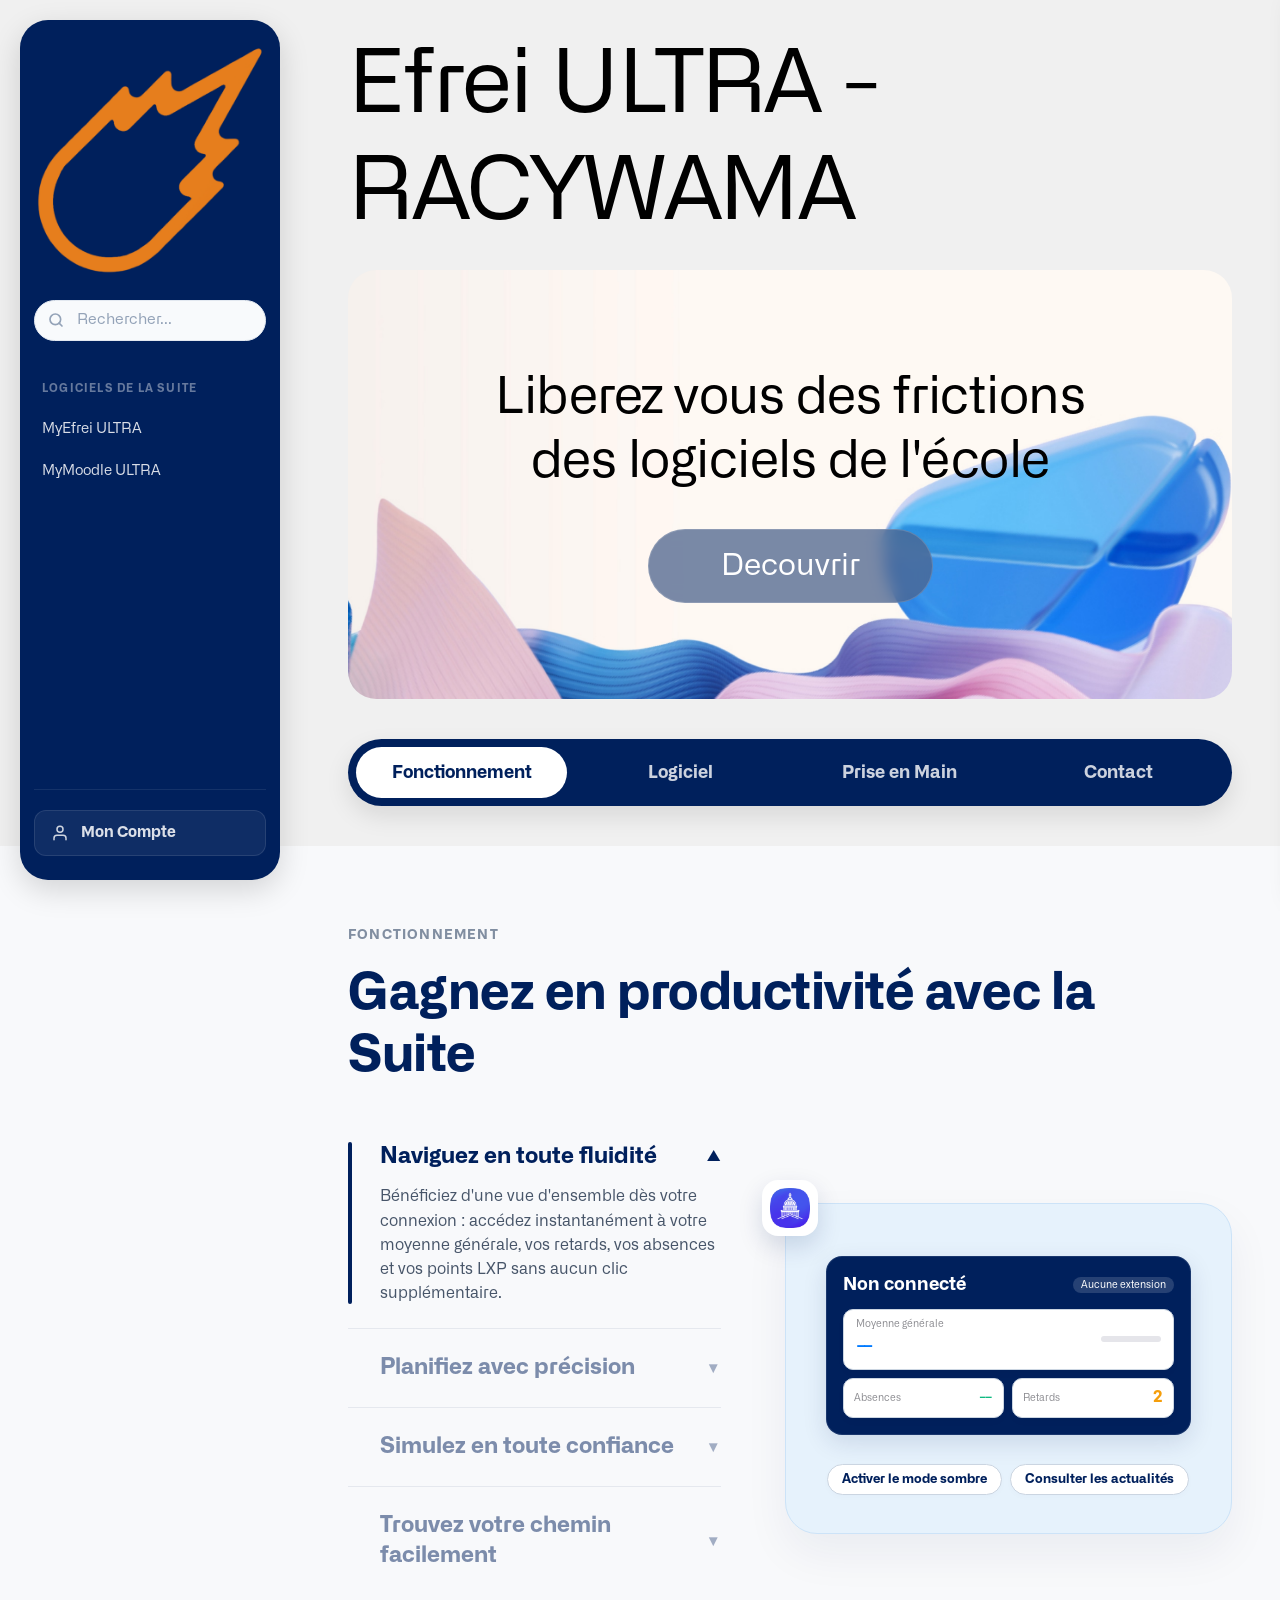
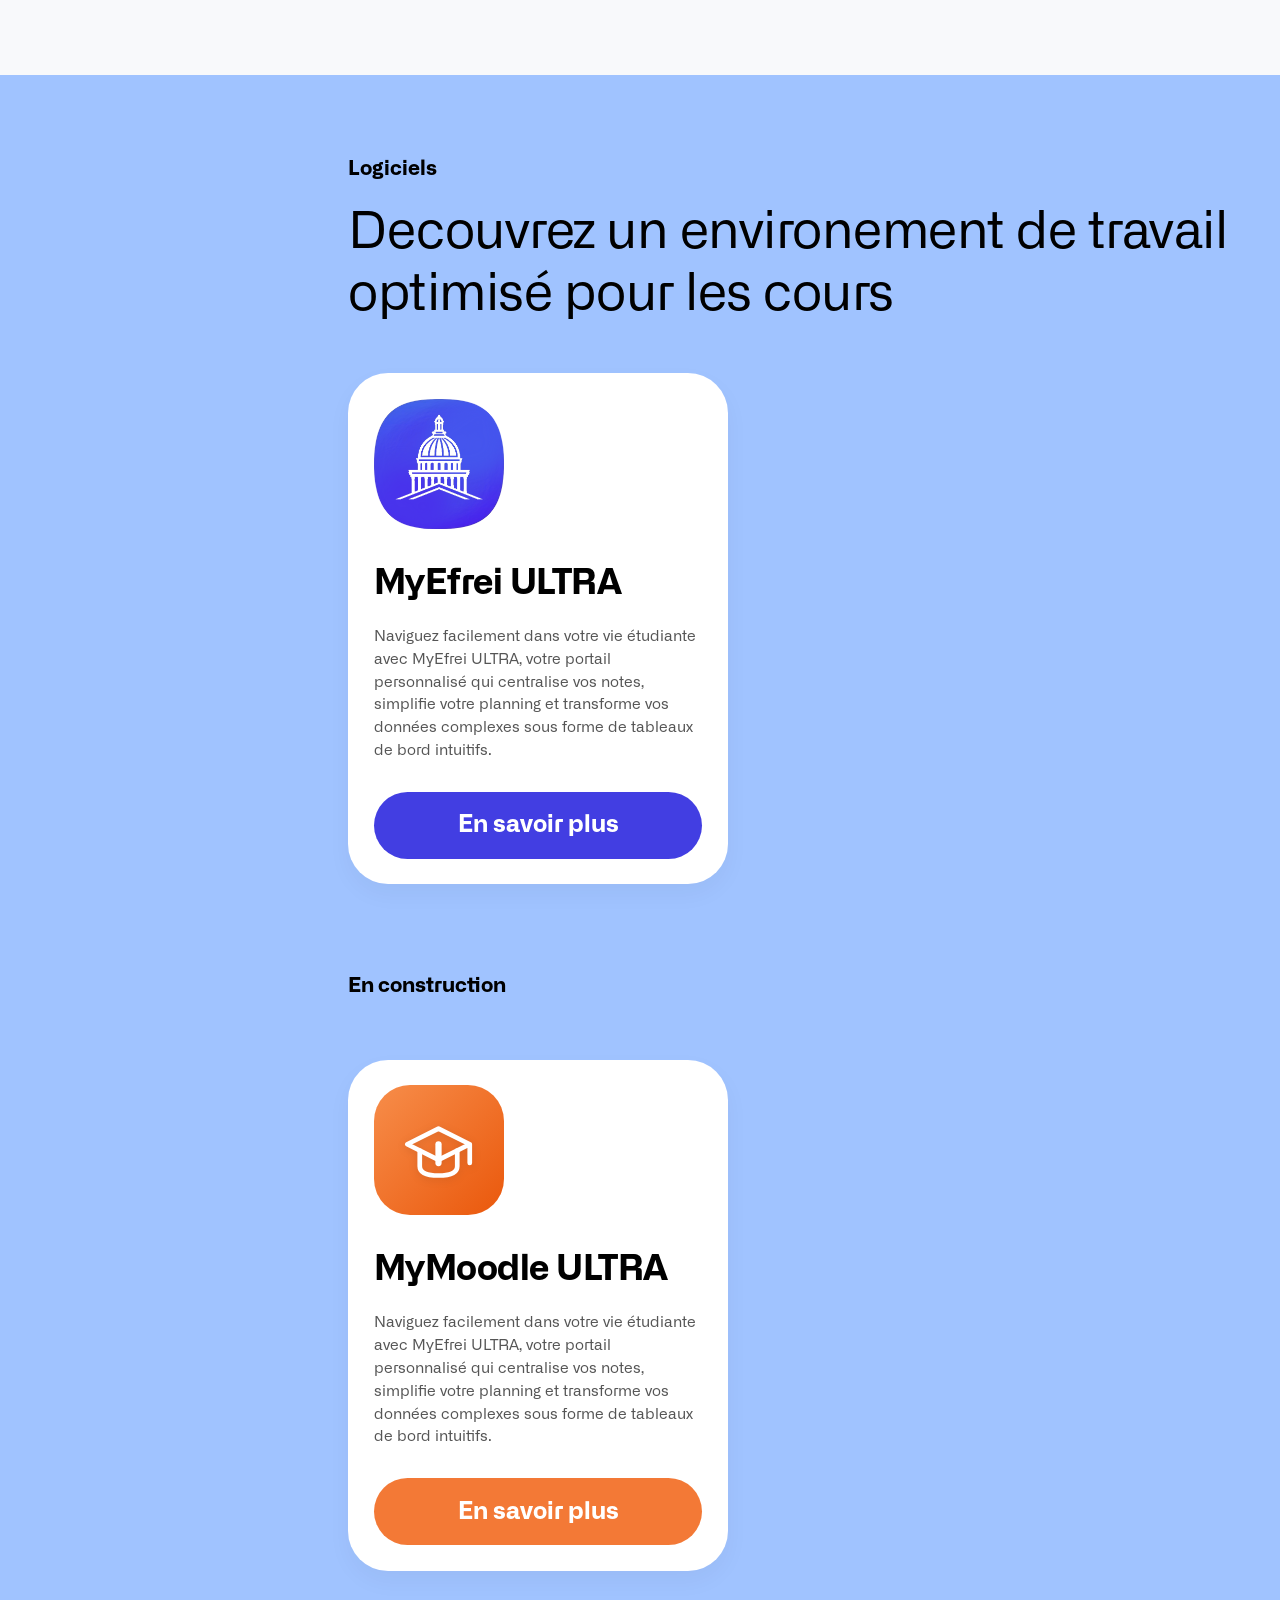
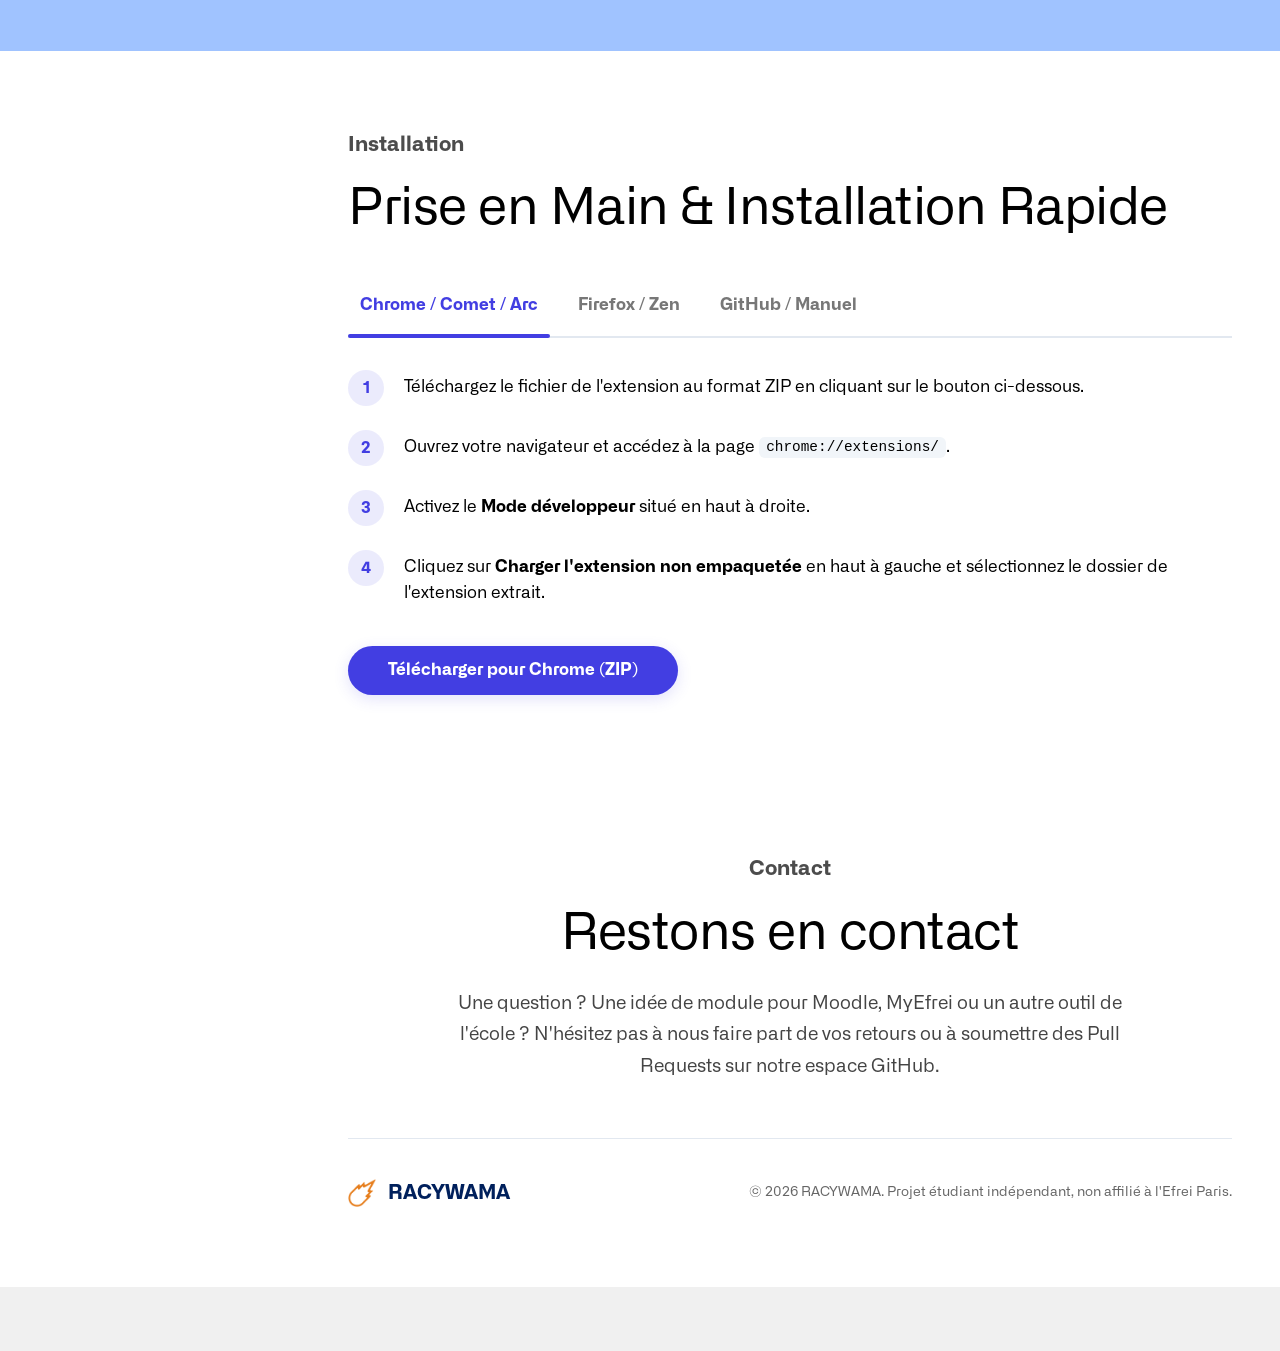
==== commit 1f8f8b0d: "La suite - Site web - Suite" ====
--- a/index.html
+++ b/index.html
@@ -23,6 +23,55 @@
   <link rel="stylesheet" href="index.css">
 </head>
 <body>
+
+  <!-- MOBILE HEADER (Visible on <= 992px) -->
+  <header class="mobile-header">
+    <a href="index.html" class="mobile-logo-wrapper">
+      <img src="img/logo.png" alt="RACYWAMA Comet Logo" class="mobile-logo-img">
+    </a>
+    <button class="mye-hamburger-btn" id="mye-hamburger-btn" aria-label="Menu">
+      <span></span>
+      <span></span>
+      <span></span>
+    </button>
+  </header>
+
+  <!-- MOBILE DRAWER (Visible on <= 992px) -->
+  <div id="mye-mobile-drawer" class="mye-mobile-drawer">
+    <div class="mye-drawer-header">
+      <button class="mye-drawer-close" id="mye-drawer-close" aria-label="Fermer">
+        <svg viewBox="0 0 24 24" fill="none" stroke="currentColor" stroke-width="2" stroke-linecap="round" stroke-linejoin="round"><line x1="18" y1="6" x2="6" y2="18"></line><line x1="6" y1="6" x2="18" y2="18"></line></svg>
+      </button>
+    </div>
+    
+    <!-- Drawer Profile Info -->
+    <div class="mye-drawer-profile-container">
+      <div class="avatar-gradient drawer-avatar" id="drawer-profile-avatar">--</div>
+      <div class="mye-drawer-profile-details">
+        <h3 class="mye-drawer-name" id="drawer-profile-name">Non connecté</h3>
+        <span class="mye-drawer-badge" id="drawer-profile-class">Aucune extension</span>
+      </div>
+    </div>
+    
+    <!-- Drawer Navigation Menu -->
+    <nav class="mye-drawer-nav">
+      <a href="index.html" class="mye-drawer-item active">
+        <span class="mye-drawer-item-text">Accueil du portail</span>
+      </a>
+      <a href="myefrei-ultra.html" class="mye-drawer-item">
+        <span class="mye-drawer-item-text">MyEfrei ULTRA</span>
+      </a>
+      <a href="#card-mymoodle-ultra" class="mye-drawer-item">
+        <span class="mye-drawer-item-text">MyMoodle ULTRA</span>
+      </a>
+      <a href="mon-compte.html" class="mye-drawer-item">
+        <span class="mye-drawer-item-text">Mon Compte</span>
+      </a>
+    </nav>
+  </div>
+
+  <!-- DRAWER OVERLAY -->
+  <div id="mye-drawer-overlay" class="mye-drawer-overlay"></div>
 
   <!-- LEFT SIDEBAR -->
   <aside class="sidebar">
@@ -86,7 +135,9 @@
         <li><a href="#prise-en-main" class="h-nav-link" id="nav-btn-prise-en-main">Prise en Main</a></li>
         <li><a href="#contact" class="h-nav-link" id="nav-btn-contact">Contact</a></li>
       </ul>
-        <!-- SECTION 1: FONCTIONNEMENT -->
+    </nav>
+    
+    <!-- SECTION 1: FONCTIONNEMENT -->
     <section id="fonctionnement" class="section-block fonctionnement-section">
       <div class="section-container">
         <span class="section-label" style="text-transform: uppercase; letter-spacing: 1.2px; font-size: 0.85rem; opacity: 0.8; font-weight: 700;">Fonctionnement</span>
--- a/index.css
+++ b/index.css
@@ -348,8 +348,8 @@
 }
 
 .h-nav-link.active {
-  background-color: var(--tab-bg);
-  color: #000000;
+  background-color: #ffffff;
+  color: #00205C;
 }
 
 /* Section Blocks */
@@ -713,106 +713,216 @@
   color: #666666;
 }
 
-/* RESPONSIVE LAYOUT */
-@media (max-width: 992px) {
-  body {
-    flex-direction: column;
-  }
-  
-  .sidebar {
-    position: relative;
-    width: 100%;
-    height: auto;
-    padding: 1.5rem;
-    gap: 1.5rem;
-    top: 0;
-    left: 0;
-    bottom: 0;
-    border-radius: 0;
-    box-shadow: none;
-  }
-  
-  .sidebar-logo-img {
-    width: 100px;
-  }
-  
-  .main-content {
-    margin-left: 0;
-    width: 100%;
-    padding: 2rem 1.5rem;
-  }
-  
-  .main-title {
-    font-size: 2.1rem;
-    text-align: center;
-  }
-  
-  .hero-card-banner {
-    height: auto;
-    min-height: 350px;
-    padding: 2rem 1.5rem;
-    flex-direction: column;
-  }
-  
-  .hero-card-content {
-    margin-bottom: 2rem;
-  }
-  
-  .hero-card-content h2 {
-    font-size: 1.8rem;
-    margin-bottom: 1.5rem;
-  }
-  
-  .btn-decouvrir {
-    padding: 0.75rem 2.5rem;
-    font-size: 1.2rem;
-  }
-  
-  .hero-wave-img {
-    position: relative;
-    max-width: 100%;
-    height: 180px;
-    margin-top: 1rem;
-  }
-  
-  .horizontal-nav-list {
-    flex-wrap: wrap;
-    gap: 0.5rem;
-  }
-  
-  .horizontal-nav-list li {
-    flex: unset;
-    width: calc(50% - 0.25rem);
-  }
-  
-  .h-nav-link {
-    font-size: 0.95rem;
-    padding: 0.65rem 0.5rem;
-  }
-  
-  .section-block {
-    padding: 2.5rem 1.5rem;
-  }
-  
-  .section-headline {
-    font-size: 1.8rem;
-  }
-  
-  .software-card {
-    padding: 2.5rem 1.5rem;
-  }
-  
-  .footer-wrapper {
-    flex-direction: column;
-    gap: 1rem;
-    text-align: center;
-  }
-  
-  .office-style-layout {
-    grid-template-columns: 1fr;
-    gap: 2rem;
-  }
-}
+/* ==========================================================================
+   MOBILE DRAWER & RESPONSIVE HEADER STYLES (myEfrei ULTRA Style)
+   ========================================================================== */
+
+.mobile-header {
+  display: none;
+  justify-content: space-between;
+  align-items: center;
+  background-color: var(--sidebar-bg, #00205C);
+  height: 64px;
+  padding: 0 1.5rem;
+  position: fixed;
+  top: 0;
+  left: 0;
+  right: 0;
+  z-index: 1000;
+  box-shadow: 0 4px 15px rgba(0, 0, 0, 0.08);
+}
+
+.mobile-logo-wrapper {
+  display: flex;
+  align-items: center;
+}
+
+.mobile-logo-img {
+  height: 28px;
+  width: auto;
+}
+
+/* Hamburger Button */
+.mye-hamburger-btn {
+  display: flex;
+  flex-direction: column;
+  justify-content: space-between;
+  width: 24px;
+  height: 16px;
+  cursor: pointer;
+  background: transparent;
+  border: none;
+  padding: 0;
+  box-sizing: border-box;
+}
+
+.mye-hamburger-btn span {
+  display: block;
+  width: 100%;
+  height: 2px;
+  background-color: #ffffff;
+  border-radius: 2px;
+  transition: transform 0.3s ease, opacity 0.3s ease;
+}
+
+/* Drawer Container */
+.mye-mobile-drawer {
+  position: fixed;
+  top: 0;
+  right: -320px;
+  width: 300px;
+  max-width: 80vw;
+  height: 100vh;
+  background-color: #ffffff;
+  z-index: 2000;
+  box-shadow: -5px 0 25px rgba(0,0,0,0.15);
+  display: flex;
+  flex-direction: column;
+  transition: right 0.3s cubic-bezier(0.4, 0, 0.2, 1);
+  overflow: hidden;
+}
+
+.mye-mobile-drawer.active {
+  right: 0;
+}
+
+/* Drawer Header */
+.mye-drawer-header {
+  padding: 1rem 1.5rem;
+  display: flex;
+  justify-content: flex-end;
+  align-items: center;
+  flex-shrink: 0;
+}
+
+.mye-drawer-close {
+  background: none;
+  border: none;
+  cursor: pointer;
+  color: #64748b;
+  width: 36px;
+  height: 36px;
+  border-radius: 50%;
+  display: flex;
+  align-items: center;
+  justify-content: center;
+  transition: background-color 0.2s;
+}
+
+.mye-drawer-close:hover {
+  background-color: #f1f5f9;
+}
+
+.mye-drawer-close svg {
+  width: 20px;
+  height: 20px;
+}
+
+/* Drawer Profile Container */
+.mye-drawer-profile-container {
+  display: flex;
+  align-items: center;
+  gap: 12px;
+  padding: 1.25rem 1.5rem 1.5rem 1.5rem;
+  border-bottom: 1px solid #f1f5f9;
+  flex-shrink: 0;
+}
+
+.mye-drawer-profile-container .drawer-avatar {
+  width: 52px !important;
+  height: 52px !important;
+  font-size: 1.3rem !important;
+  margin-bottom: 0 !important;
+  box-shadow: 0 4px 12px rgba(66, 62, 226, 0.15) !important;
+  flex-shrink: 0;
+}
+
+.mye-drawer-profile-details {
+  display: flex;
+  flex-direction: column;
+  gap: 4px;
+  overflow: hidden;
+}
+
+.mye-drawer-name {
+  font-size: 1.05rem;
+  font-weight: 700;
+  color: #00205C;
+  white-space: nowrap;
+  overflow: hidden;
+  text-overflow: ellipsis;
+  margin: 0;
+}
+
+.mye-drawer-badge {
+  font-size: 0.7rem;
+  font-weight: 600;
+  color: var(--btn-blue, #423ee2);
+  background: rgba(66, 62, 226, 0.08);
+  padding: 2px 8px;
+  border-radius: 100px;
+  align-self: flex-start;
+  text-transform: uppercase;
+  letter-spacing: 0.3px;
+}
+
+/* Drawer Nav List */
+.mye-drawer-nav {
+  flex-grow: 1;
+  overflow-y: auto;
+  padding: 1rem 0;
+  display: flex;
+  flex-direction: column;
+}
+
+.mye-drawer-item {
+  display: flex;
+  align-items: center;
+  padding: 0.9rem 1.5rem;
+  color: #475569;
+  text-decoration: none;
+  font-weight: 600;
+  font-size: 0.95rem;
+  border-left: 4px solid transparent;
+  transition: all 0.2s ease;
+  cursor: pointer;
+}
+
+.mye-drawer-item:hover {
+  background-color: #f8fafc;
+  color: #00205C;
+  border-left-color: #cbd5e1;
+}
+
+.mye-drawer-item.active {
+  background-color: rgba(66, 62, 226, 0.05);
+  color: var(--btn-blue, #423ee2);
+  border-left-color: var(--btn-blue, #423ee2);
+  font-weight: 700;
+}
+
+/* Backdrop Overlay */
+.mye-drawer-overlay {
+  position: fixed;
+  top: 0;
+  left: 0;
+  width: 100vw;
+  height: 100vh;
+  background-color: rgba(15, 23, 42, 0.4);
+  backdrop-filter: blur(4px);
+  -webkit-backdrop-filter: blur(4px);
+  z-index: 1999;
+  opacity: 0;
+  pointer-events: none;
+  transition: opacity 0.3s ease;
+}
+
+.mye-drawer-overlay.active {
+  opacity: 1;
+  pointer-events: auto;
+}
+
+
 
 /* ==========================================================================
    Office-Style Feature Switcher Layout (RACYWAMA Portal)
@@ -937,6 +1047,8 @@
   border-radius: 32px;
   padding: 3rem 2.5rem 2.2rem 2.5rem;
   width: 100%;
+  max-width: 500px;
+  margin: 0 auto;
   aspect-ratio: 1.35 / 1;
   display: flex;
   flex-direction: column;
@@ -1032,3 +1144,140 @@
   box-shadow: 0 4px 10px rgba(0,0,0,0.02);
 }
 
+/* RESPONSIVE LAYOUT */
+@media (max-width: 992px) {
+  body {
+    flex-direction: column;
+  }
+  
+  .sidebar {
+    display: none !important;
+  }
+  
+  .mobile-header {
+    display: flex;
+  }
+  
+  .main-content {
+    margin-left: 0 !important;
+    width: 100% !important;
+    padding: 2rem 1.5rem 4rem 1.5rem !important;
+    padding-top: 80px !important;
+  }
+  
+  .main-title {
+    font-size: 2.1rem;
+    text-align: center;
+  }
+  
+  .hero-card-banner {
+    height: auto;
+    min-height: 350px;
+    padding: 2rem 1.5rem;
+    flex-direction: column;
+  }
+  
+  .hero-card-content {
+    margin-bottom: 2rem;
+  }
+  
+  .hero-card-content h2 {
+    font-size: 1.8rem;
+    margin-bottom: 1.5rem;
+  }
+  
+  .btn-decouvrir {
+    padding: 0.75rem 2.5rem;
+    font-size: 1.2rem;
+  }
+  
+  .hero-wave-img {
+    position: relative;
+    max-width: 100%;
+    height: 180px;
+    margin-top: 1rem;
+  }
+  .horizontal-nav-bar {
+    border-radius: 100px;
+    overflow-x: auto;
+    scrollbar-width: none;
+    -webkit-overflow-scrolling: touch;
+    position: sticky;
+    top: 74px !important;
+    z-index: 990;
+  }
+  .horizontal-nav-bar::-webkit-scrollbar {
+    display: none;
+  }
+  
+  .horizontal-nav-list {
+    flex-wrap: nowrap;
+    gap: 0.25rem;
+  }
+  
+  .horizontal-nav-list li {
+    flex: 1 0 auto;
+    width: auto;
+  }
+  
+  .h-nav-link {
+    font-size: 0.9rem;
+    padding: 0.7rem 1.2rem;
+    white-space: nowrap;
+  }
+  
+  .section-block {
+    padding: 2.5rem 1.5rem !important;
+    margin-left: -1.5rem !important;
+    margin-right: -1.5rem !important;
+    border-radius: 0 !important;
+  }
+  
+  .section-headline {
+    font-size: 1.8rem;
+  }
+  
+  .software-card {
+    padding: 2.5rem 1.5rem;
+    max-width: 100%;
+  }
+  
+  .footer-wrapper {
+    flex-direction: column;
+    gap: 1rem;
+    text-align: center;
+  }
+  
+  .office-style-layout {
+    grid-template-columns: 1fr !important;
+    gap: 2rem;
+  }
+}
+
+@media (max-width: 768px) {
+  .main-title {
+    font-size: 2.5rem;
+  }
+  .hero-card-banner {
+    aspect-ratio: unset;
+    min-height: 280px;
+  }
+  .hero-card-content h2 {
+    font-size: 1.6rem;
+  }
+  .btn-decouvrir {
+    font-size: 1.1rem;
+    padding: 0.8rem 2rem;
+  }
+  .office-preview-panel {
+    display: none !important;
+  }
+}
+
+@media (max-width: 480px) {
+  .main-title {
+    font-size: 2rem;
+  }
+}
+
+
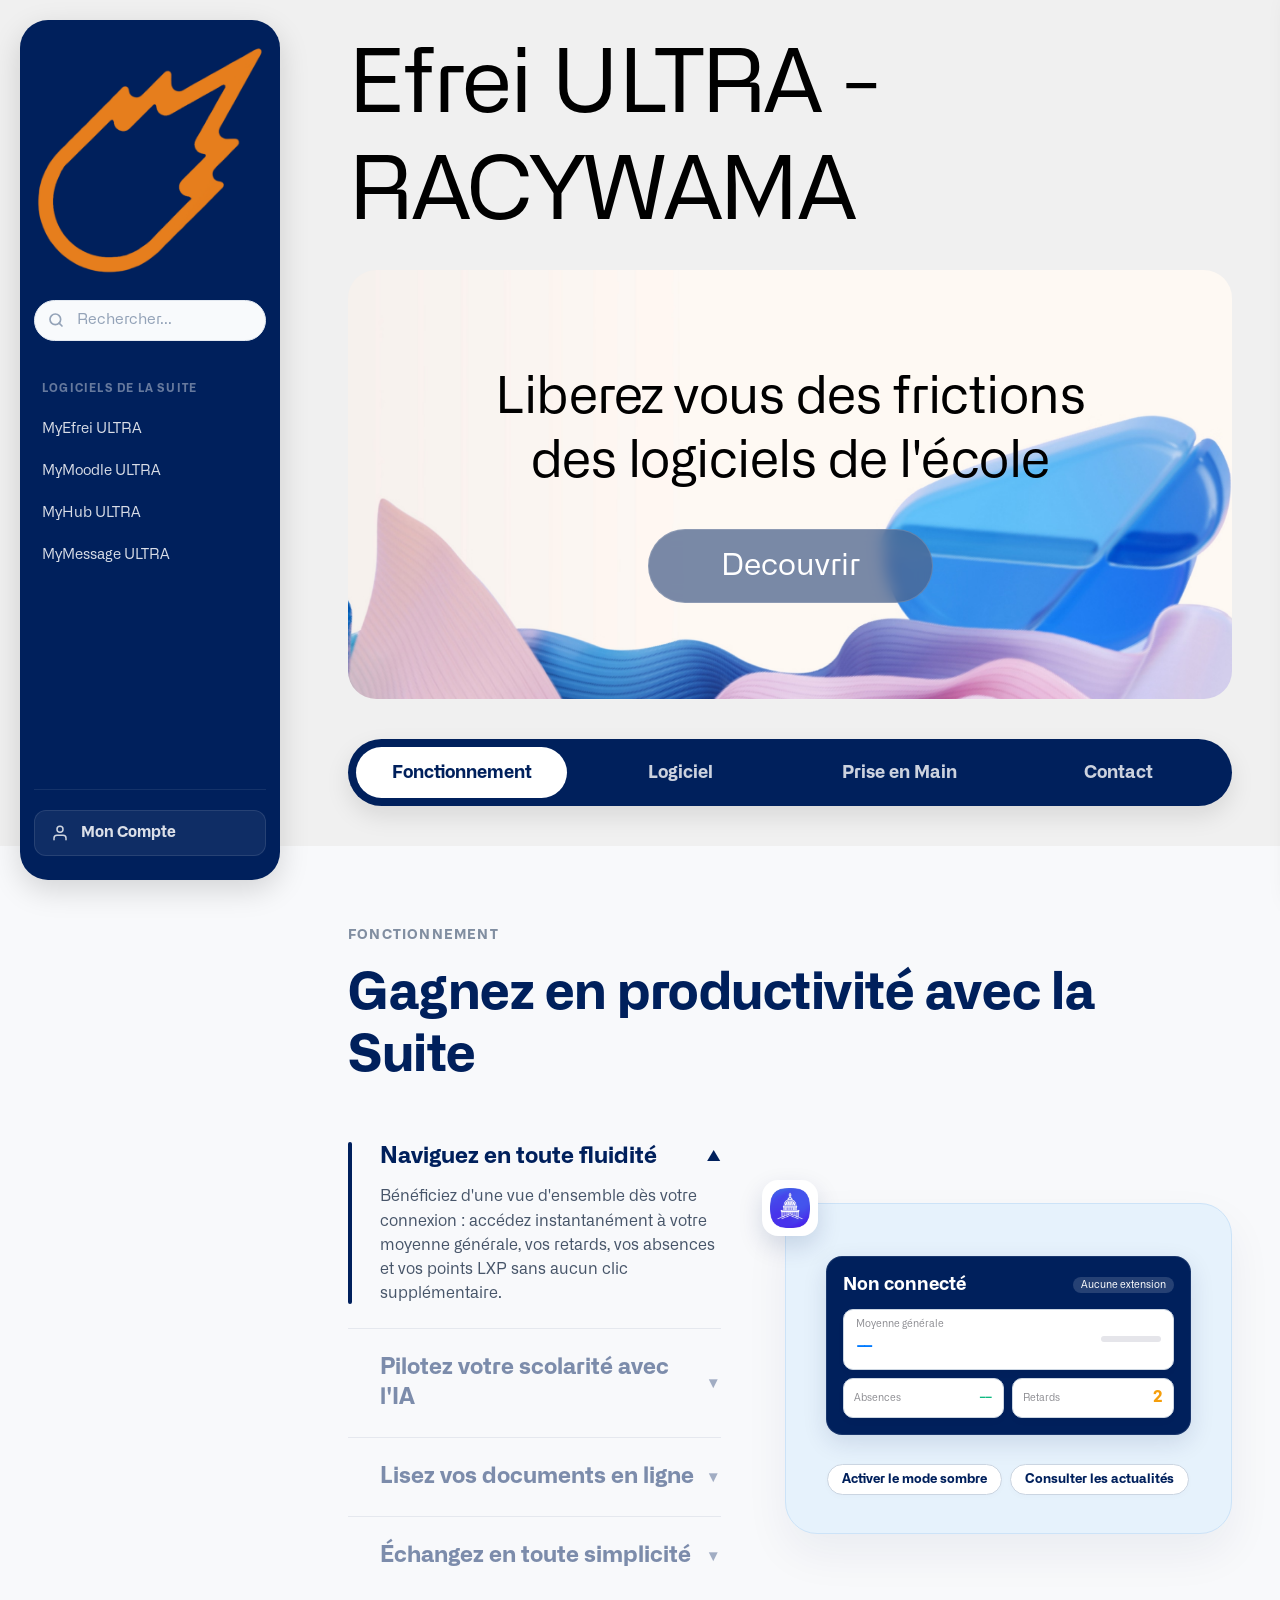
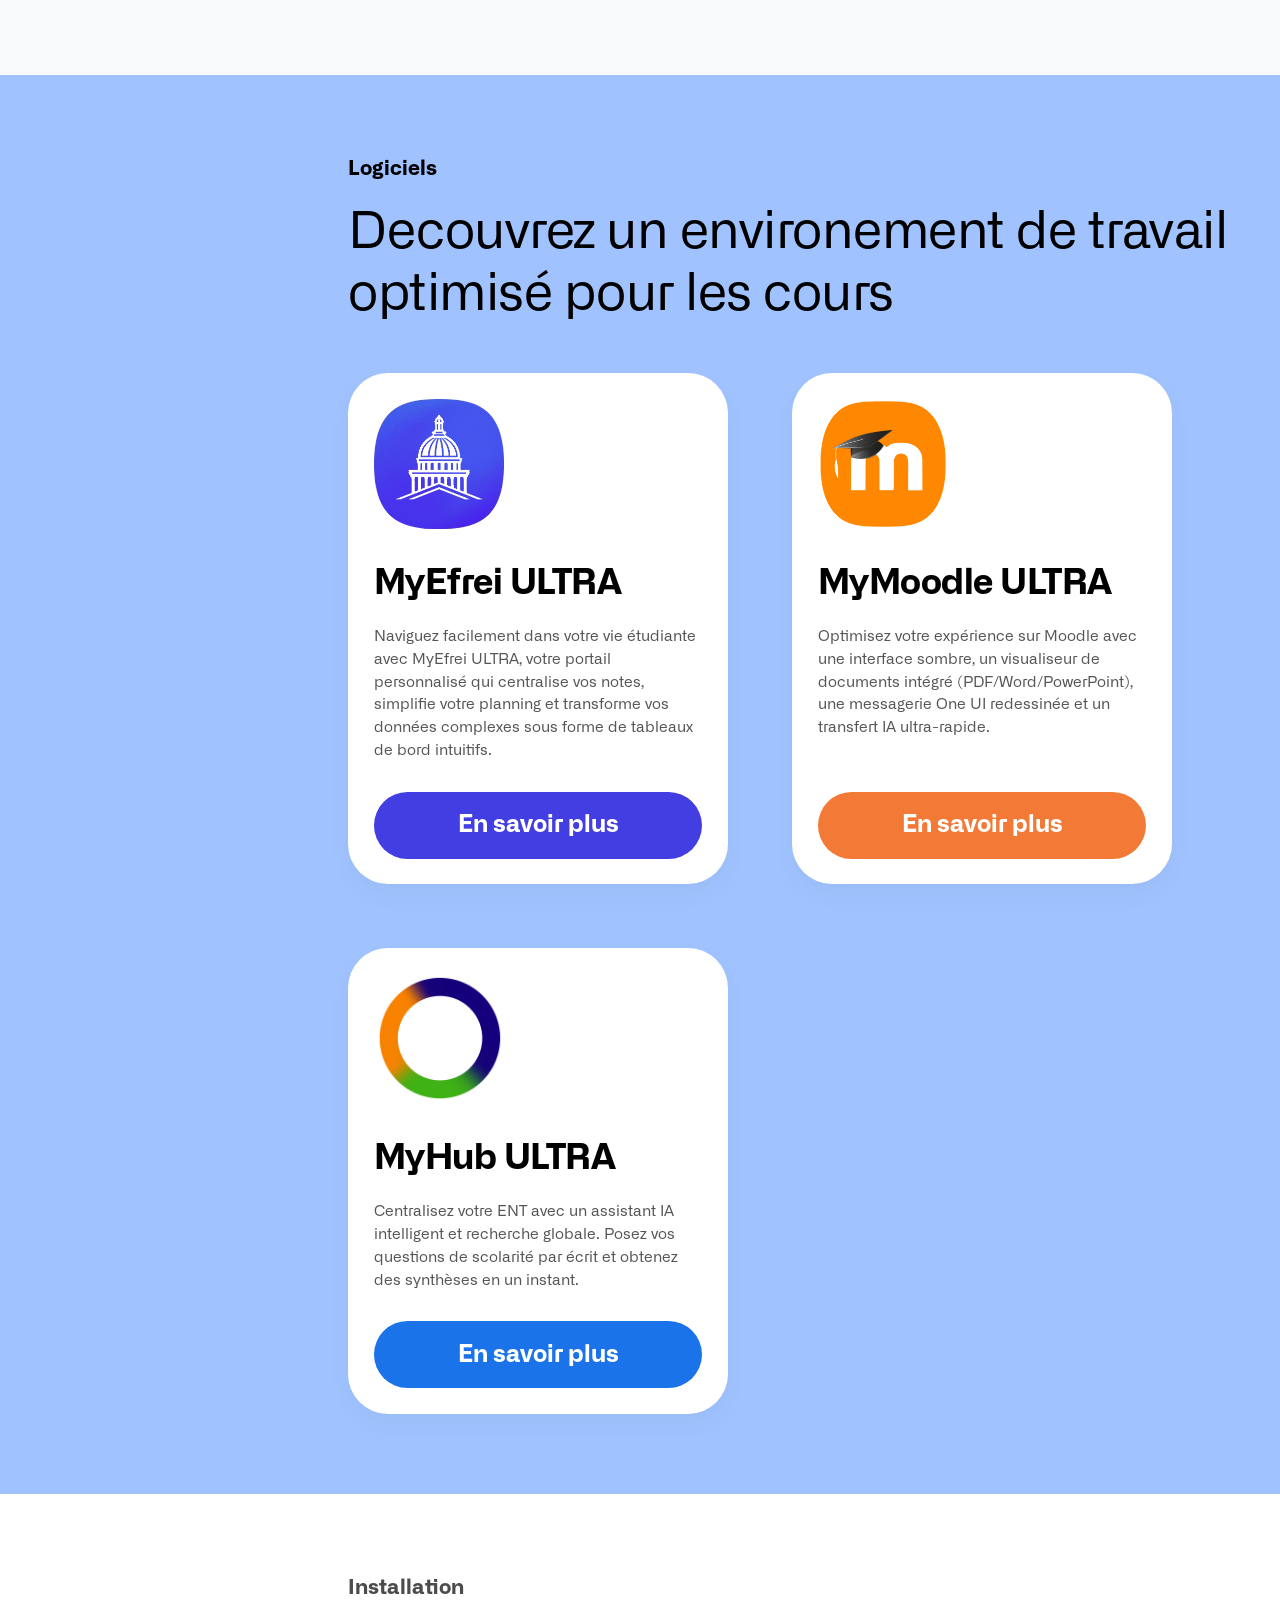
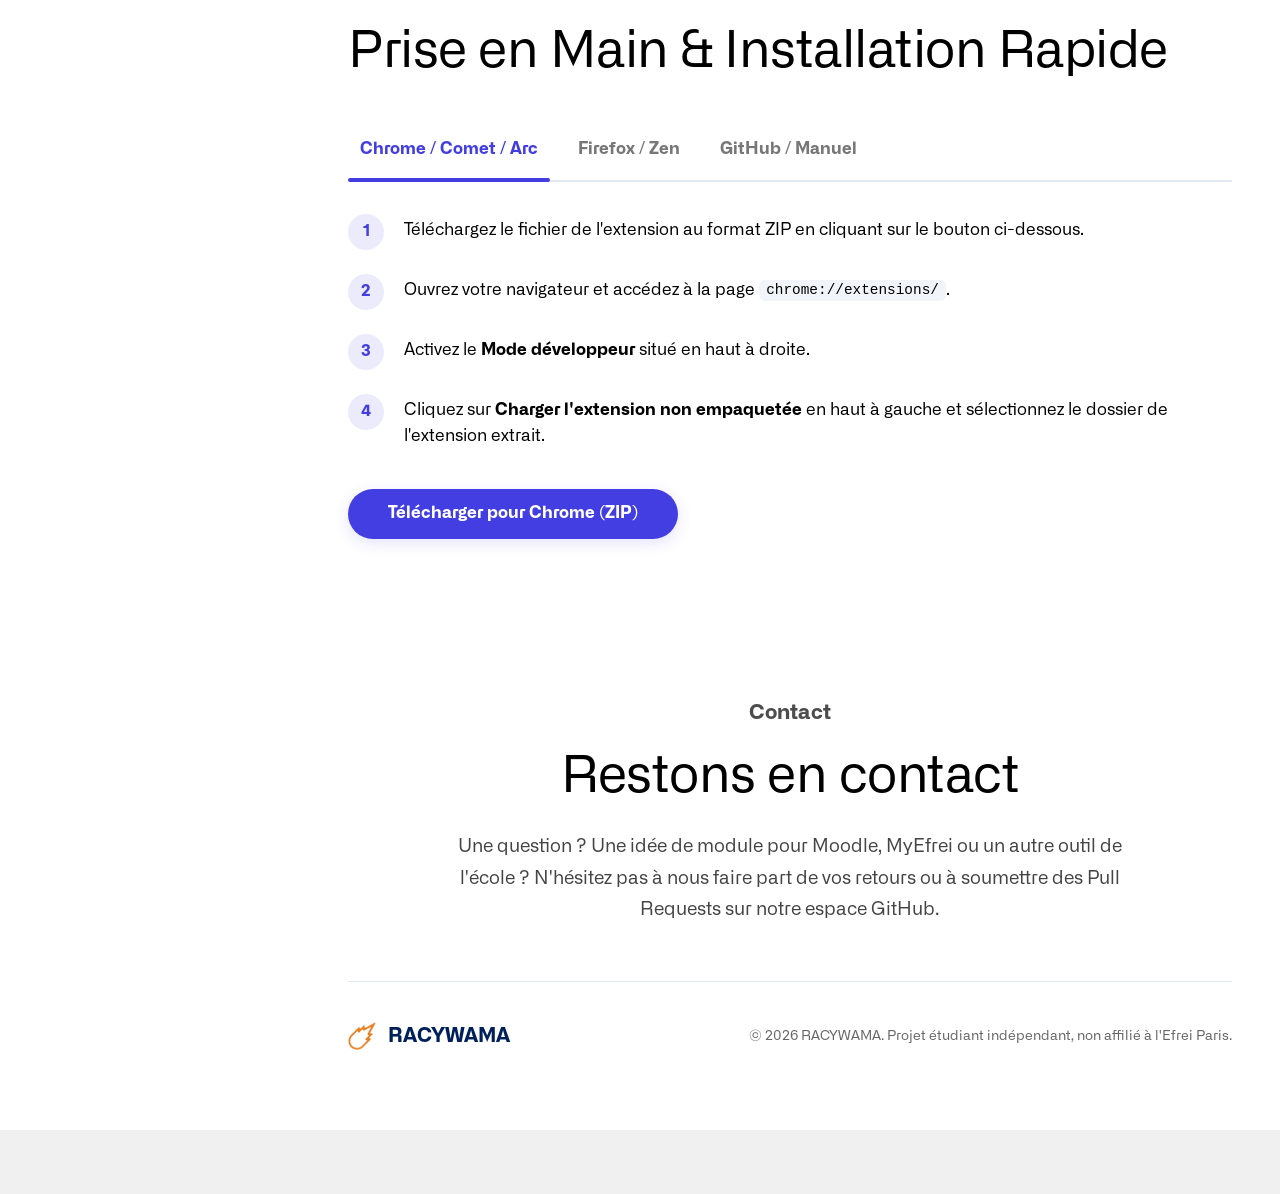
==== commit 4aa53f61: "La suite - Site web - Suite" ====
--- a/index.html
+++ b/index.html
@@ -53,16 +53,18 @@
       </div>
     </div>
     
-    <!-- Drawer Navigation Menu -->
     <nav class="mye-drawer-nav">
-      <a href="index.html" class="mye-drawer-item active">
-        <span class="mye-drawer-item-text">Accueil du portail</span>
-      </a>
       <a href="myefrei-ultra.html" class="mye-drawer-item">
         <span class="mye-drawer-item-text">MyEfrei ULTRA</span>
       </a>
-      <a href="#card-mymoodle-ultra" class="mye-drawer-item">
+      <a href="mymoodle-ultra.html" class="mye-drawer-item">
         <span class="mye-drawer-item-text">MyMoodle ULTRA</span>
+      </a>
+      <a href="MyHub-ultra.html" class="mye-drawer-item">
+        <span class="mye-drawer-item-text">MyHub ULTRA</span>
+      </a>
+      <a href="mymessage-ultra.html" class="mye-drawer-item">
+        <span class="mye-drawer-item-text">MyMessage ULTRA</span>
       </a>
       <a href="mon-compte.html" class="mye-drawer-item">
         <span class="mye-drawer-item-text">Mon Compte</span>
@@ -95,8 +97,18 @@
           </a>
         </li>
         <li>
-          <a href="#card-mymoodle-ultra" class="sidebar-menu-link">
+          <a href="mymoodle-ultra.html" class="sidebar-menu-link">
             MyMoodle ULTRA
+          </a>
+        </li>
+        <li>
+          <a href="MyHub-ultra.html" class="sidebar-menu-link">
+            MyHub ULTRA
+          </a>
+        </li>
+        <li>
+          <a href="mymessage-ultra.html" class="sidebar-menu-link">
+            MyMessage ULTRA
           </a>
         </li>
       </ul>
@@ -144,7 +156,6 @@
         <h3 class="section-headline" style="font-weight: 700; color: #00205C; margin-bottom: 3.5rem;">Gagnez en productivité avec la Suite</h3>
         
         <div class="office-style-layout">
-          <!-- Left Accordion Tabs -->
           <div class="office-tabs">
             <div class="office-tab-item active" data-target="preview-dash">
               <div class="office-tab-header">
@@ -156,33 +167,33 @@
               </div>
             </div>
             
-            <div class="office-tab-item" data-target="preview-schedule">
+            <div class="office-tab-item" data-target="preview-ai">
               <div class="office-tab-header">
-                <h4>Planifiez avec précision</h4>
+                <h4>Pilotez votre scolarité avec l'IA</h4>
                 <span class="office-tab-arrow">▼</span>
               </div>
               <div class="office-tab-body">
-                <p>Consultez votre agenda de la semaine au style Apple Calendar. Visualisez l'intitulé de vos cours, les salles (Kepler, Lovelace) et les enseignants d'un coup d'œil.</p>
+                <p>Interrogez l'assistant intelligent MyHub ULTRA directement depuis votre ENT. Obtenez des résumés de cours, des synthèses de mails ou des réponses sur votre moyenne en langage naturel.</p>
               </div>
             </div>
             
-            <div class="office-tab-item" data-target="preview-grades">
+            <div class="office-tab-item" data-target="preview-moodle-viewer">
               <div class="office-tab-header">
-                <h4>Simulez en toute confiance</h4>
+                <h4>Lisez vos documents en ligne</h4>
                 <span class="office-tab-arrow">▼</span>
               </div>
               <div class="office-tab-body">
-                <p>Estimez vos résultats semestriels en direct. Saisissez vos notes prévisionnelles dans le simulateur pour observer le recalcul immédiat de vos moyennes d'UE.</p>
+                <p>Consultez vos PDF, Word (DOCX) et PowerPoint (PPTX) dans un lecteur intégré directement sur Moodle, sans surcharger votre dossier de téléchargements.</p>
               </div>
             </div>
             
-            <div class="office-tab-item" data-target="preview-map">
+            <div class="office-tab-item" data-target="preview-moodle-chat">
               <div class="office-tab-header">
-                <h4>Trouvez votre chemin facilement</h4>
+                <h4>Échangez en toute simplicité</h4>
                 <span class="office-tab-arrow">▼</span>
               </div>
               <div class="office-tab-body">
-                <p>Trouvez vos salles de cours sans effort. L'extension intègre une carte Leaflet interactive recensant les différents bâtiments de l'école (Villejuif, Bordeaux).</p>
+                <p>Discutez de manière intuitive avec vos professeurs et camarades de classe grâce à un fil de messagerie modernisé selon les standards One UI.</p>
               </div>
             </div>
           </div>
@@ -233,88 +244,76 @@
                 </div>
               </div>
               
-              <!-- Preview 2: Schedule -->
-              <div class="office-preview-content" id="preview-schedule">
-                <div style="width: 100%; display: flex; flex-direction: column; background: white; border-radius: 12px; border: 1px solid #cbd5e1; overflow: hidden; text-align: left; box-sizing: border-box;">
-                  <div style="display: flex; border-bottom: 1px solid #cbd5e1; background: #f8fafc; padding: 6px 10px; font-size: 9px; font-weight: 700;">
-                    <div style="flex: 1; text-align: center; color: #ff3b30;">Mardi 09 Juin (Aujourd'hui)</div>
-                  </div>
-                  <div style="padding: 10px; display: flex; flex-direction: column; gap: 8px; background: #f1f5f9;">
-                    <div class="mac-cal-event mac-course-cm" style="position: relative; border-radius: 6px; display: flex; width: 100%;">
-                      <div class="mac-cal-event-inner" style="padding: 6px; border-left: 3px solid #34c759; background-color: #e8f8f0; width: 100%; border-radius: 0 4px 4px 0;">
-                        <span class="mye-event-type-pill" style="background-color: #34c759; color: white; font-size: 7px; padding: 1px 3px; border-radius: 3px; font-weight: bold; width: fit-content; display: block;">CM</span>
-                        <div class="mac-cal-event-title" style="font-size: 10px; font-weight: 700; color: #209952; margin-top: 2px;">Bases de Données NoSQL</div>
-                        <div class="mac-cal-event-time" style="font-size: 8px; color: #209952; opacity: 0.8; margin-top: 2px;">10:00 - 13:00 &bull; Lovelace 402</div>
-                      </div>
+              <!-- Preview 2: IA Chatbot (MyHub) -->
+              <div class="office-preview-content" id="preview-ai">
+                <div style="width: 100%; display: flex; flex-direction: column; background: #ffffff; border-radius: 12px; border: 1px solid #cbd5e1; overflow: hidden; text-align: left; box-sizing: border-box; font-family: sans-serif;">
+                  <!-- Chatbot Header -->
+                  <div style="background: #f8fafc; padding: 8px 12px; border-bottom: 1px solid #e5e7eb; display: flex; align-items: center; justify-content: space-between;">
+                    <div style="display: flex; align-items: center; gap: 6px;">
+                      <img src="img/logoMyHub.png" style="width: 14px; height: 14px; border-radius: 4px;" alt="MyHub">
+                      <span style="font-size: 9px; font-weight: bold; color: #1a73e8;">Assistant IA MyHub</span>
+                    </div>
+                    <span style="font-size: 8px; color: #059669; font-weight: 700;">★ ULTRA</span>
+                  </div>
+                  <!-- Chat messages -->
+                  <div style="padding: 10px; display: flex; flex-direction: column; gap: 6px; background: #f4f6fa; min-height: 80px; justify-content: center;">
+                    <div style="align-self: flex-end; background: #1a73e8; color: white; padding: 6px 8px; border-radius: 10px; border-bottom-right-radius: 2px; font-size: 8px; max-width: 80%;">
+                      Calcule ma moyenne pour l'UE1 NoSQL
+                    </div>
+                    <div style="align-self: flex-start; background: white; color: #1f2937; padding: 6px 8px; border-radius: 10px; border-bottom-left-radius: 2px; font-size: 8px; max-width: 80%; box-shadow: 0 1px 2px rgba(0,0,0,0.05); line-height: 1.3;">
+                      Votre moyenne pour l'UE1 est de <strong>15,00/20</strong>. Projet NoSQL : 15 &bull; Simulation DE : 16.30/20.
                     </div>
                   </div>
                 </div>
                 <div class="office-suggestion-chips">
-                  <span class="office-chip">Semaine suivante</span>
-                  <span class="office-chip">Exporter l'agenda .ics</span>
-                </div>
-              </div>
-              
-              <!-- Preview 3: Grades Circle -->
-              <div class="office-preview-content" id="preview-grades">
-                <div style="display: flex; gap: 12px; width: 100%; box-sizing: border-box; align-items: center;">
-                  <!-- Left Circle -->
-                  <div style="padding: 12px; border-radius: 12px; flex: 0.9; gap: 6px; display: flex; flex-direction: column; align-items: center; justify-content: center; background: white; border: 1px solid #cbd5e1;">
-                    <span style="font-size: 10px; font-weight: 700; color: #111111;">Moyenne</span>
-                    <div style="width: 60px; height: 60px; position: relative;">
-                      <svg viewBox="0 0 200 200" style="width: 100%; height: 100%; transform: rotate(-90deg);">
-                        <circle cx="100" cy="100" r="90" style="fill: none; stroke: #e2e8f0; stroke-width: 16;" />
-                        <circle cx="100" cy="100" r="90" style="fill: none; stroke: #84cc16; stroke-width: 16; stroke-dasharray: 565.48; stroke-dashoffset: 159.25; stroke-linecap: round;" />
-                      </svg>
-                      <div class="js-mye-user-average" style="position: absolute; top: 50%; left: 50%; transform: translate(-50%, -50%); font-size: 14px; font-weight: 800; color: #00205C;">14,37</div>
-                    </div>
-                  </div>
-                  <!-- Right Subject Card -->
-                  <div style="flex: 1.1; border: 2px solid #00205C; border-radius: 12px; overflow: hidden; background: #00205C; text-align: left; display: flex; flex-direction: column;">
-                    <div style="background: white; padding: 8px 12px; display: flex; justify-content: space-between; align-items: center;">
-                      <div style="display: flex; flex-direction: column;">
-                        <span style="font-size: 11px; font-weight: 700; color: #00205C;">Projet Informatique</span>
-                        <span style="font-size: 8px; color: #64748b;">Coef 4 &bull; M3</span>
-                      </div>
-                      <span style="font-size: 14px; font-weight: 800; color: #00205C;">15,00</span>
-                    </div>
-                    <div style="padding: 6px 10px; display: flex; flex-direction: column; gap: 4px;">
-                      <div style="background: rgba(255, 255, 255, 0.15); display: flex; justify-content: space-between; border-radius: 999px; padding: 4px 10px; font-size: 9px; color: white;">
-                        <span>Simulation DE</span>
-                        <strong>16,30/20</strong>
-                      </div>
-                    </div>
+                  <span class="office-chip">Mes devoirs</span>
+                  <span class="office-chip">Synthèse du cours</span>
+                </div>
+              </div>
+
+              <!-- Preview 3: Moodle Document Viewer -->
+              <div class="office-preview-content" id="preview-moodle-viewer">
+                <div style="width: 100%; display: flex; flex-direction: column; background: #151a24; border-radius: 12px; border: 1px solid #1d2633; overflow: hidden; text-align: left; box-sizing: border-box; font-family: sans-serif;">
+                  <div style="background: #1e2535; padding: 6px 10px; display: flex; justify-content: space-between; align-items: center; border-bottom: 1px solid #1d2633;">
+                    <span style="font-size: 9px; color: white; font-weight: 600;">📂 Cours_NoSQL_Intro.pptx</span>
+                    <span style="font-size: 8px; color: #ff8a00; font-weight: 700;">Diaporama</span>
+                  </div>
+                  <div style="padding: 10px; background: white; color: #333; height: 90px; display: flex; flex-direction: column; justify-content: center; gap: 4px;">
+                    <span style="font-size: 7px; color: #888; font-weight: 600;">Diapositive 1 / 3</span>
+                    <h5 style="font-size: 9px; font-weight: 700; margin: 0; color: #111;">Bases de Données NoSQL</h5>
+                    <ul style="font-size: 7px; margin: 0; padding-left: 10px; color: #444; line-height: 1.3;">
+                      <li>Scalabilité horizontale</li>
+                      <li>Modèles Clé-Valeur, Documents, Graphes</li>
+                    </ul>
                   </div>
                 </div>
                 <div class="office-suggestion-chips">
-                  <span class="office-chip">Simuler un 18/20</span>
-                  <span class="office-chip">Voir le bulletin officiel</span>
-                </div>
-              </div>
-
-              <!-- Preview 4: Map -->
-              <div class="office-preview-content" id="preview-map">
-                <div class="mye-campus-accordion" style="background: white; border: 2px solid #00205C; border-radius: 12px; overflow: hidden; width: 100%; text-align: left; box-sizing: border-box;">
-                  <div class="mye-campus-accordion-header" style="padding: 8px 12px; display: flex; justify-content: space-between; align-items: center; background: #f8fafc; border-bottom: 1px solid #cbd5e1;">
-                    <h3 class="mye-campus-accordion-title" style="font-size: 11px; font-weight: 700; color: #00205C; margin: 0; display: flex; align-items: center; gap: 6px;">
-                      Site La maison <span style="font-size: 9px; color: #64748b; font-weight: normal;">(Bat. A à F)</span>
-                    </h3>
-                    <span style="font-size: 9px; color: #00205C;">▼</span>
-                  </div>
-                  <div class="mye-campus-accordion-content" style="padding: 10px; display: flex; font-size: 9px; gap: 8px; line-height: 1.4; color: #334155;">
-                    <div class="mye-campus-col" style="flex: 1;">
-                      <h4 style="font-size: 9px; font-weight: 700; margin: 0 0 2px 0;">Adresse</h4>
-                      <p style="margin: 0;">30-32 Av. de la République, Villejuif</p>
-                    </div>
-                    <div class="mye-campus-col" style="flex: 1; text-align: right;">
-                      <h4 style="font-size: 9px; font-weight: 700; margin: 0 0 2px 0;">Horaires</h4>
-                      <p style="margin: 0;">Lundi au vendredi : 7h30 à 20h</p>
+                  <span class="office-chip">Diapositive suivante</span>
+                  <span class="office-chip">Extraire le texte</span>
+                </div>
+              </div>
+
+              <!-- Preview 4: Moodle Chat Messagerie -->
+              <div class="office-preview-content" id="preview-moodle-chat">
+                <div style="width: 100%; display: flex; flex-direction: column; background: #f4f6fa; border-radius: 12px; border: 1px solid #cbd5e1; overflow: hidden; text-align: left; box-sizing: border-box;">
+                  <!-- Chat Header -->
+                  <div style="background: white; padding: 6px 10px; border-bottom: 1px solid #e5e7eb; display: flex; align-items: center; gap: 6px;">
+                    <div style="width: 16px; height: 16px; border-radius: 50%; background: #007aff; color: white; display: flex; align-items: center; justify-content: center; font-size: 8px; font-weight: bold;">A</div>
+                    <span style="font-size: 9px; font-weight: bold; color: #1f2937;">Alexandre (Professeur)</span>
+                  </div>
+                  <!-- Chat Message -->
+                  <div style="padding: 10px; display: flex; flex-direction: column; gap: 6px;">
+                    <div style="align-self: flex-start; background: white; color: #1f2937; padding: 6px 8px; border-radius: 10px; border-bottom-left-radius: 2px; font-size: 8px; max-width: 80%; box-shadow: 0 1px 2px rgba(0,0,0,0.05);">
+                      Avez-vous regardé le projet NoSQL ?
+                    </div>
+                    <div style="align-self: flex-end; background: #ff8a00; color: white; padding: 6px 8px; border-radius: 10px; border-bottom-right-radius: 2px; font-size: 8px; max-width: 80%;">
+                      Oui, j'analyse le document en ce moment.
                     </div>
                   </div>
                 </div>
                 <div class="office-suggestion-chips">
-                  <span class="office-chip">Bâtiments du campus</span>
-                  <span class="office-chip">Télécharger le plan PDF</span>
+                  <span class="office-chip">Répondre au message</span>
+                  <span class="office-chip">Synthèse IA du cours</span>
                 </div>
               </div>
               
@@ -343,19 +342,28 @@
             <a href="myefrei-ultra.html" class="btn-card btn-card-blue">En savoir plus</a>
           </article>
 
-          <span class="section-label dev-label">En construction</span>
-
           <!-- MyMoodle ULTRA Card -->
           <article class="software-card" id="card-mymoodle-ultra">
-            <div class="card-icon-wrapper icon-orange">
-              <!-- Inline Moodle SVG styled orange -->
-              <svg width="60" height="60" viewBox="0 0 24 24" fill="none" stroke="currentColor" stroke-width="1.5" stroke-linecap="round" stroke-linejoin="round" class="moodle-svg"><path d="M22 10v6M2 10l10-5 10 5-10 5z"></path><path d="M6 12v5c0 2 2 3 6 3s6-1 6-3v-5"></path><path d="M12 10v6" stroke-width="2"></path></svg>
+            <div class="card-icon-wrapper">
+              <img src="img/logoMyMoodleUltra.png" alt="MyMoodle ULTRA Logo" class="card-logo-img">
             </div>
             <h4 class="card-title">MyMoodle ULTRA</h4>
             <p class="card-description">
-              Naviguez facilement dans votre vie étudiante avec MyEfrei ULTRA, votre portail personnalisé qui centralise vos notes, simplifie votre planning et transforme vos données complexes sous forme de tableaux de bord intuitifs.
+              Optimisez votre expérience sur Moodle avec une interface sombre, un visualiseur de documents intégré (PDF/Word/PowerPoint), une messagerie One UI redessinée et un transfert IA ultra-rapide.
             </p>
-            <a href="#prise-en-main" class="btn-card btn-card-orange">En savoir plus</a>
+            <a href="mymoodle-ultra.html" class="btn-card btn-card-orange">En savoir plus</a>
+          </article>
+
+          <!-- MyHub ULTRA Card -->
+          <article class="software-card" id="card-MyHub-ultra">
+            <div class="card-icon-wrapper">
+              <img src="img/logoMyHub.png" alt="MyHub ULTRA Logo" class="card-logo-img">
+            </div>
+            <h4 class="card-title">MyHub ULTRA</h4>
+            <p class="card-description">
+              Centralisez votre ENT avec un assistant IA intelligent et recherche globale. Posez vos questions de scolarité par écrit et obtenez des synthèses en un instant.
+            </p>
+            <a href="MyHub-ultra.html" class="btn-card btn-card-purple" style="background-color: var(--ultra-blue-ai, #1a73e8);">En savoir plus</a>
           </article>
         </div>
       </div>
@@ -473,3 +481,4 @@
   <script src="index.js"></script>
 </body>
 </html>
+
--- a/index.css
+++ b/index.css
@@ -177,6 +177,12 @@
   font-weight: 500;
   width: 100%;
   text-align: left;
+}
+
+.sidebar-menu-link.active {
+  background-color: var(--tab-active-bg, #3d507a);
+  color: #ffffff;
+  font-weight: bold;
 }
 
 /* Sidebar Bottom (Account Button) */
@@ -462,11 +468,16 @@
 
 .software-cards-stack {
   display: flex;
-  flex-direction: column;
-  gap: 2.5rem;
-  align-items: flex-start;
+  flex-direction: row;
+  flex-wrap: wrap;
+  gap: 4rem;
+  align-items: stretch;
   justify-content: flex-start;
   width: 100%;
+}
+
+.software-cards-stack .software-card {
+  margin-right: 0;
 }
 
 /* Software Card Design */
@@ -540,6 +551,7 @@
   transition: opacity 0.2s ease;
   width: 100%;
   text-align: center;
+  margin-top: auto;
 }
 
 .btn-card:hover {
@@ -1237,6 +1249,11 @@
     font-size: 1.8rem;
   }
   
+  .software-cards-stack {
+    flex-direction: column;
+    gap: 2.5rem;
+  }
+  
   .software-card {
     padding: 2.5rem 1.5rem;
     max-width: 100%;
@@ -1281,3 +1298,4 @@
 }
 
 
+
